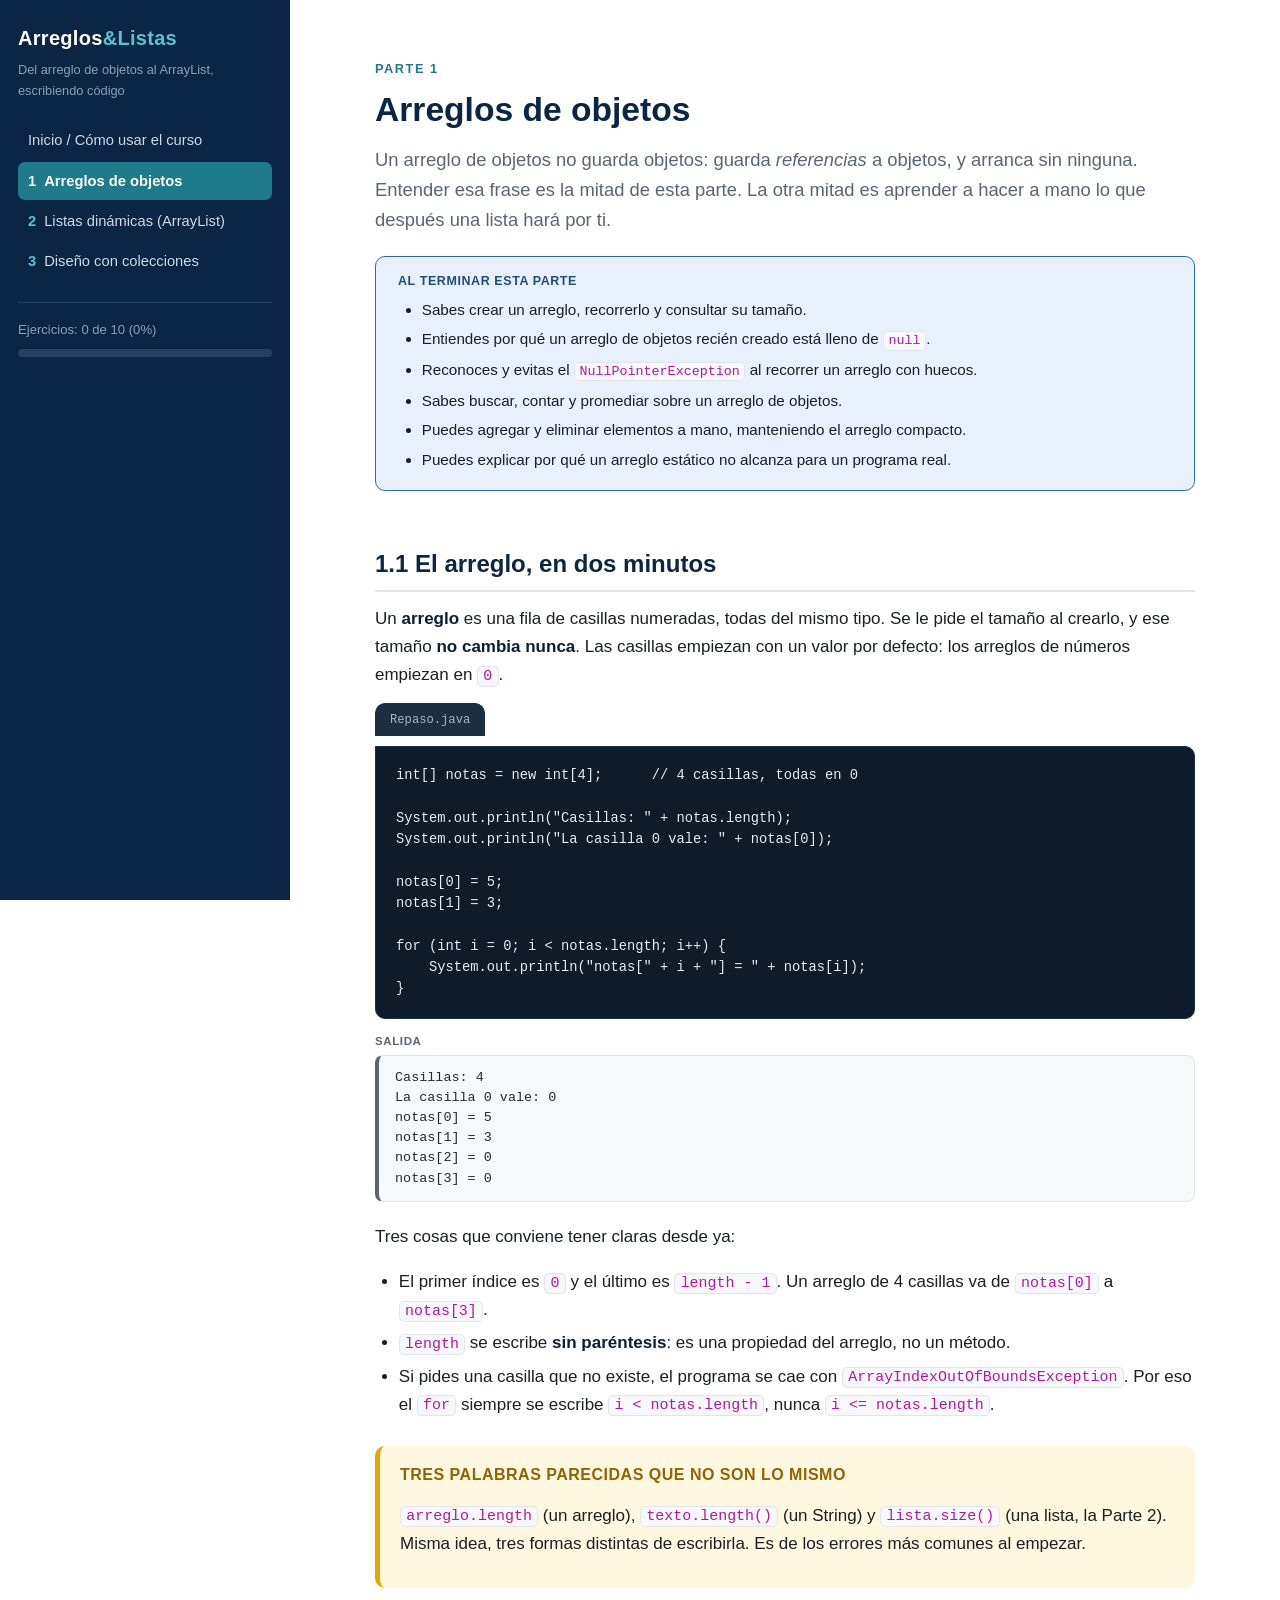
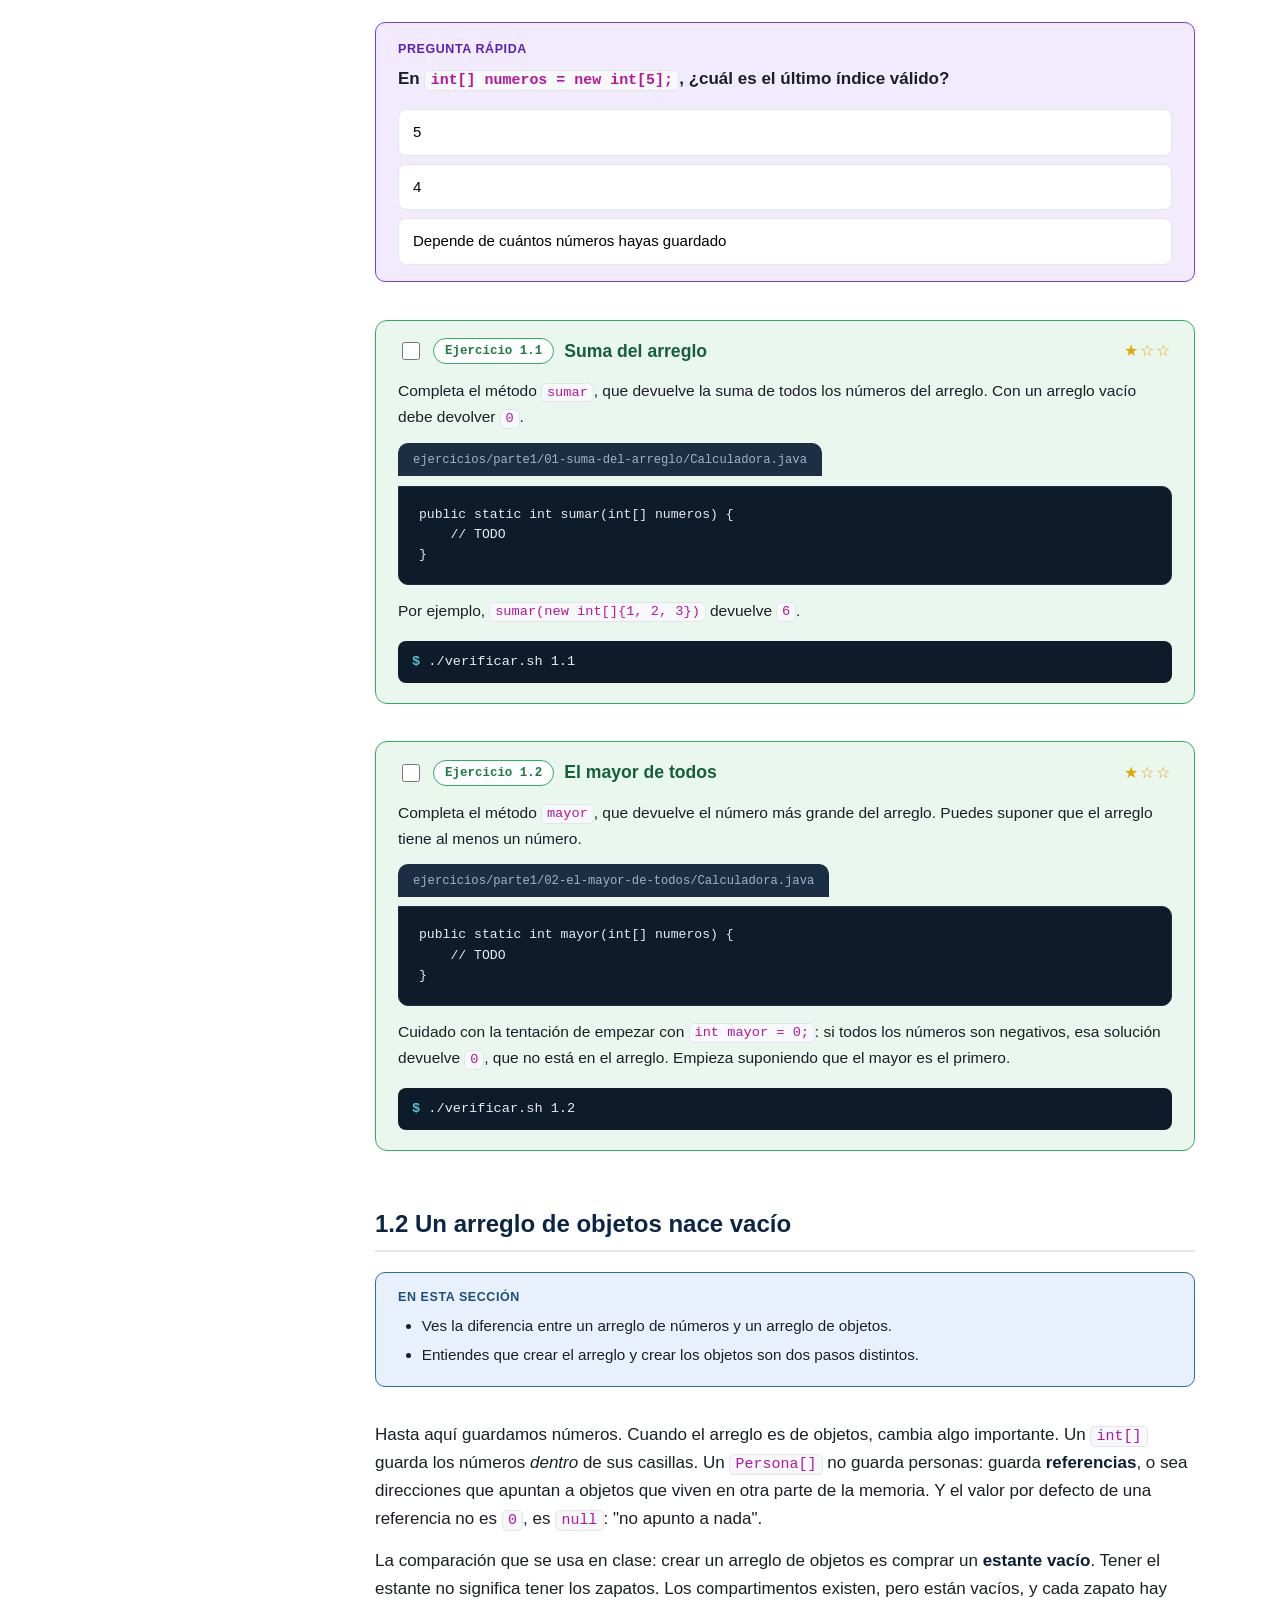
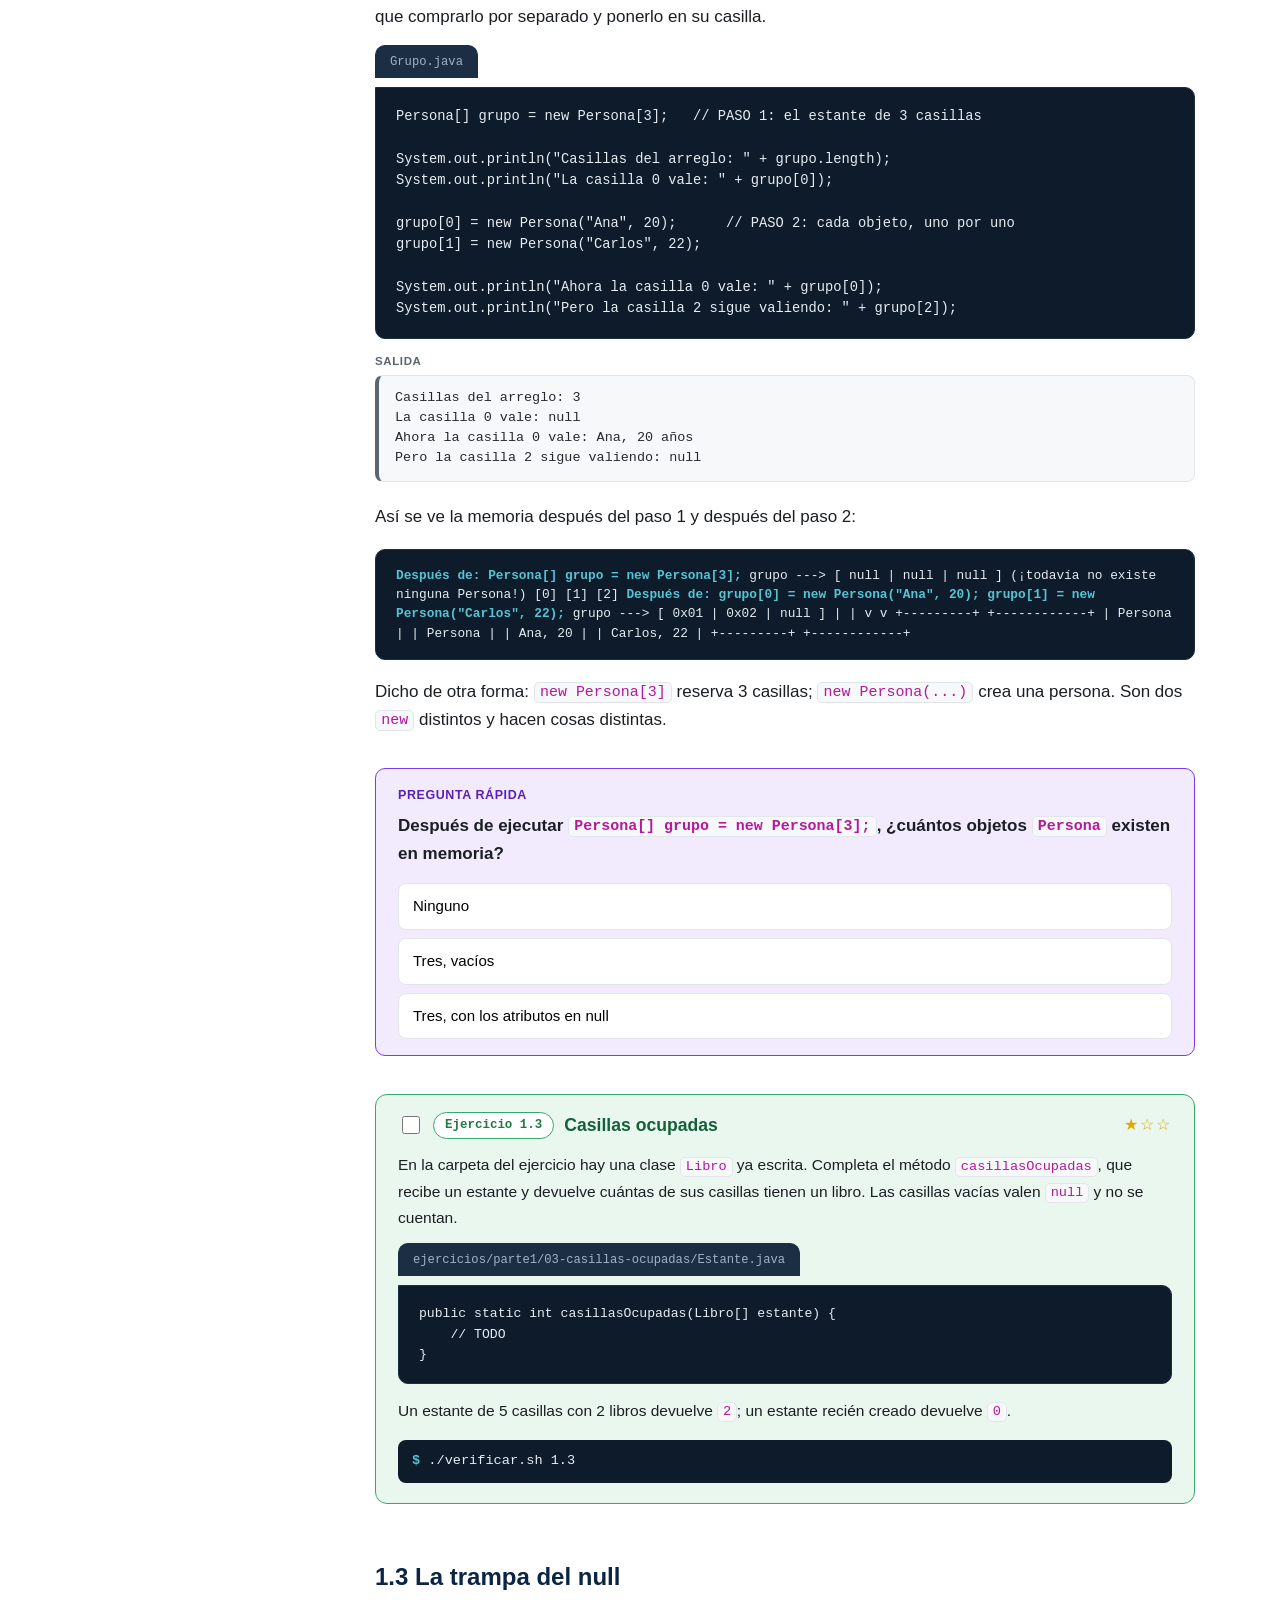
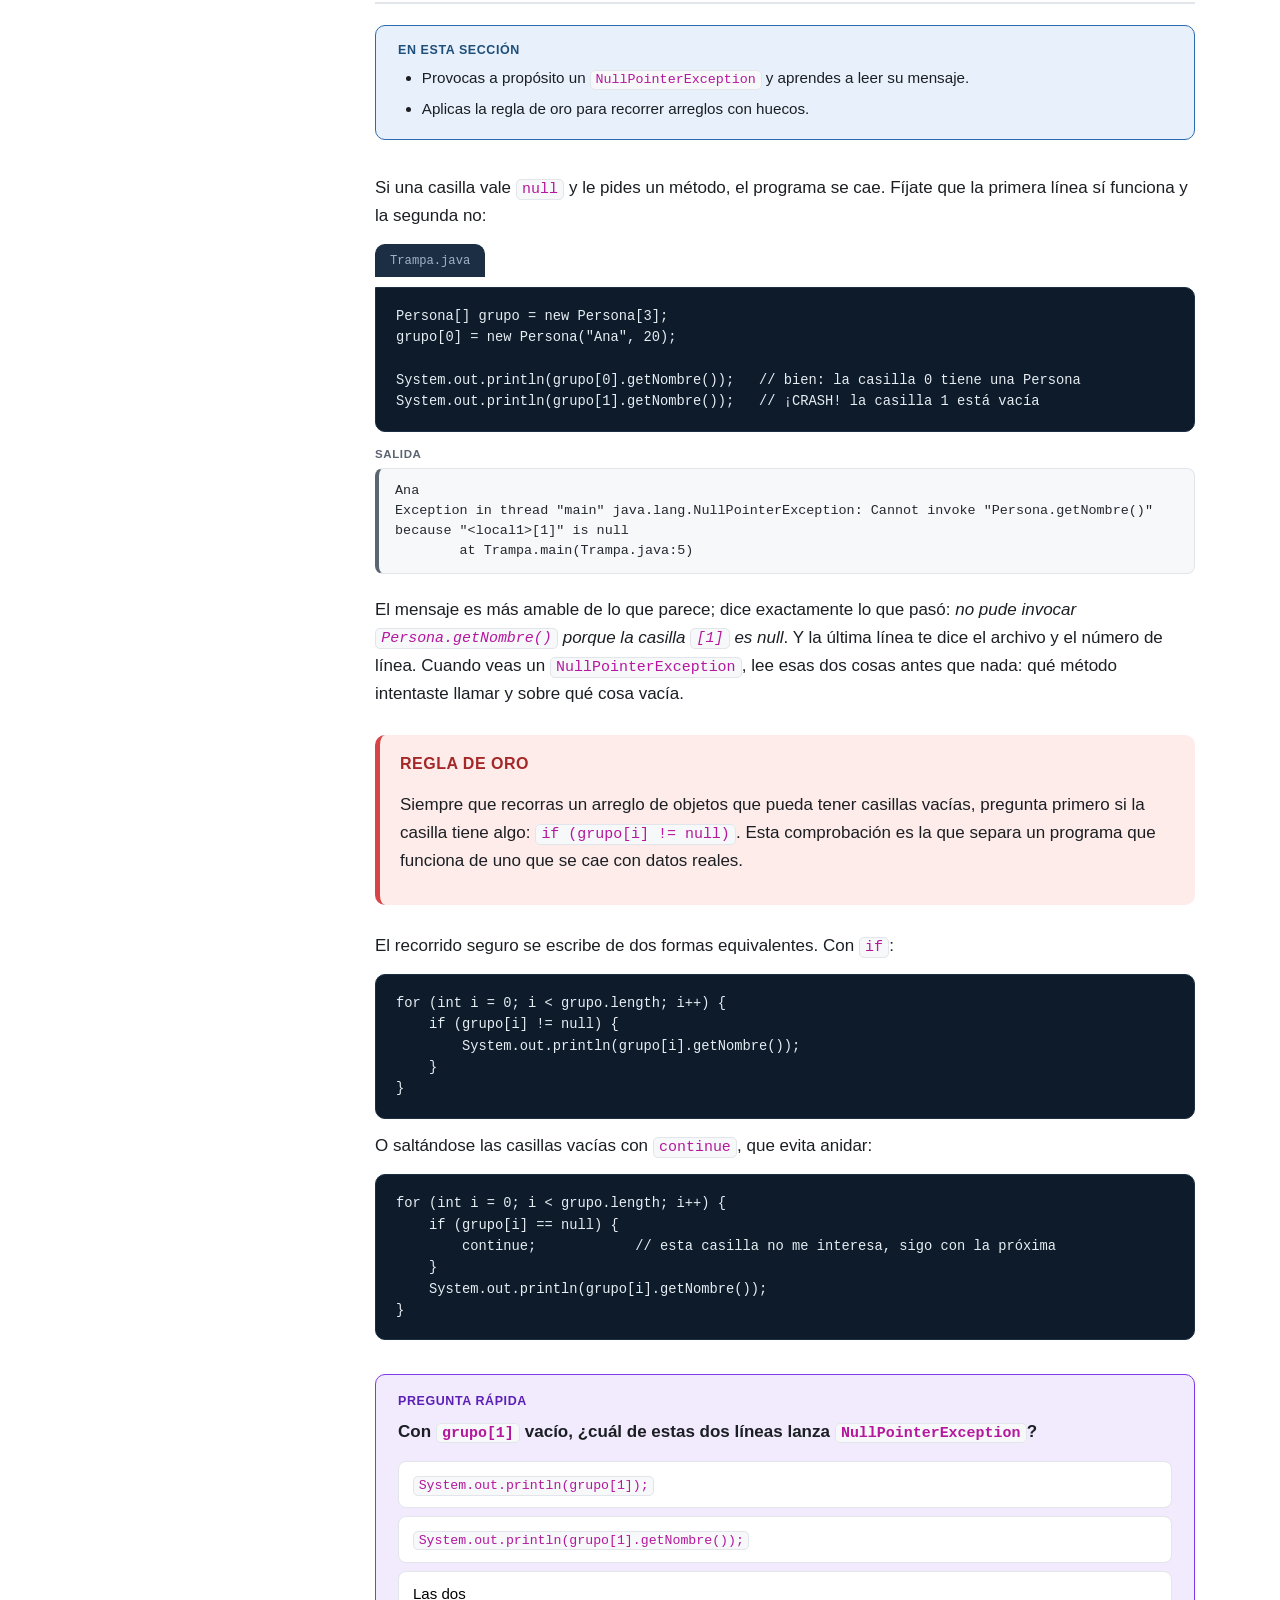
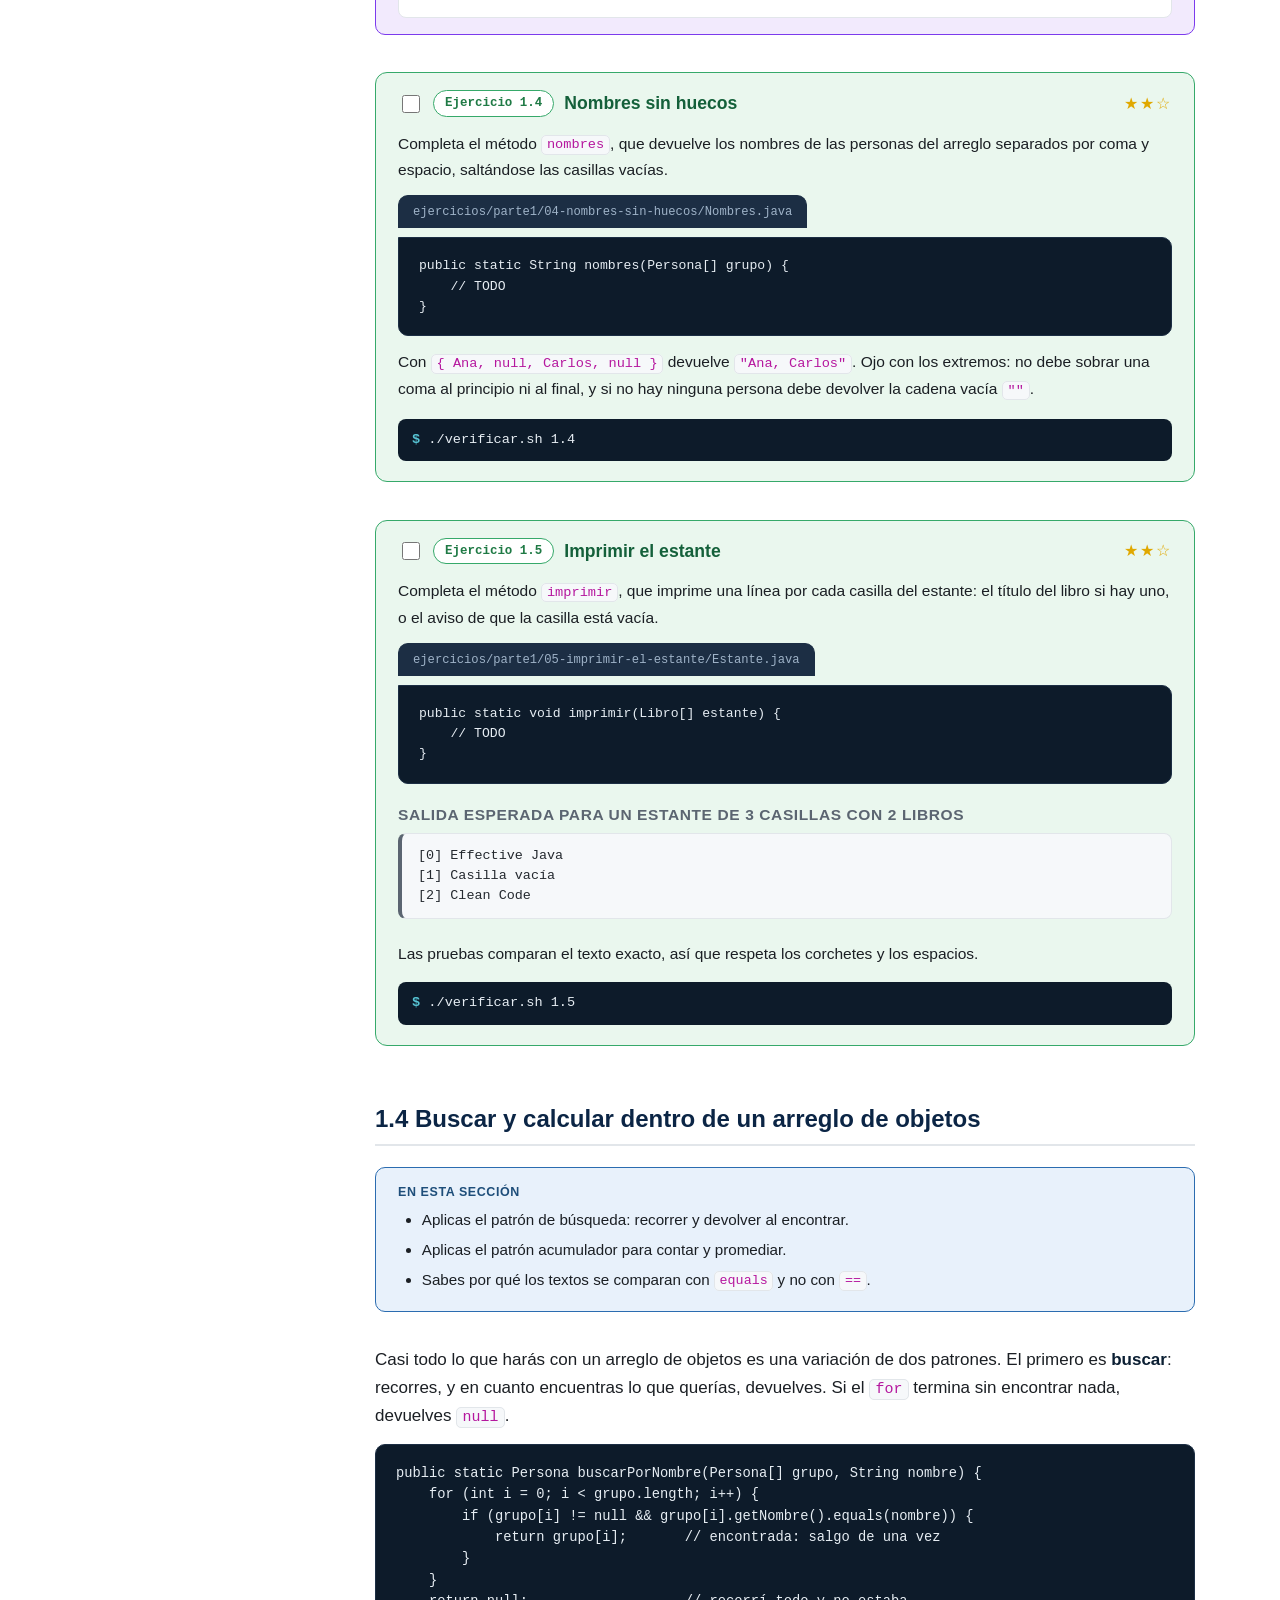
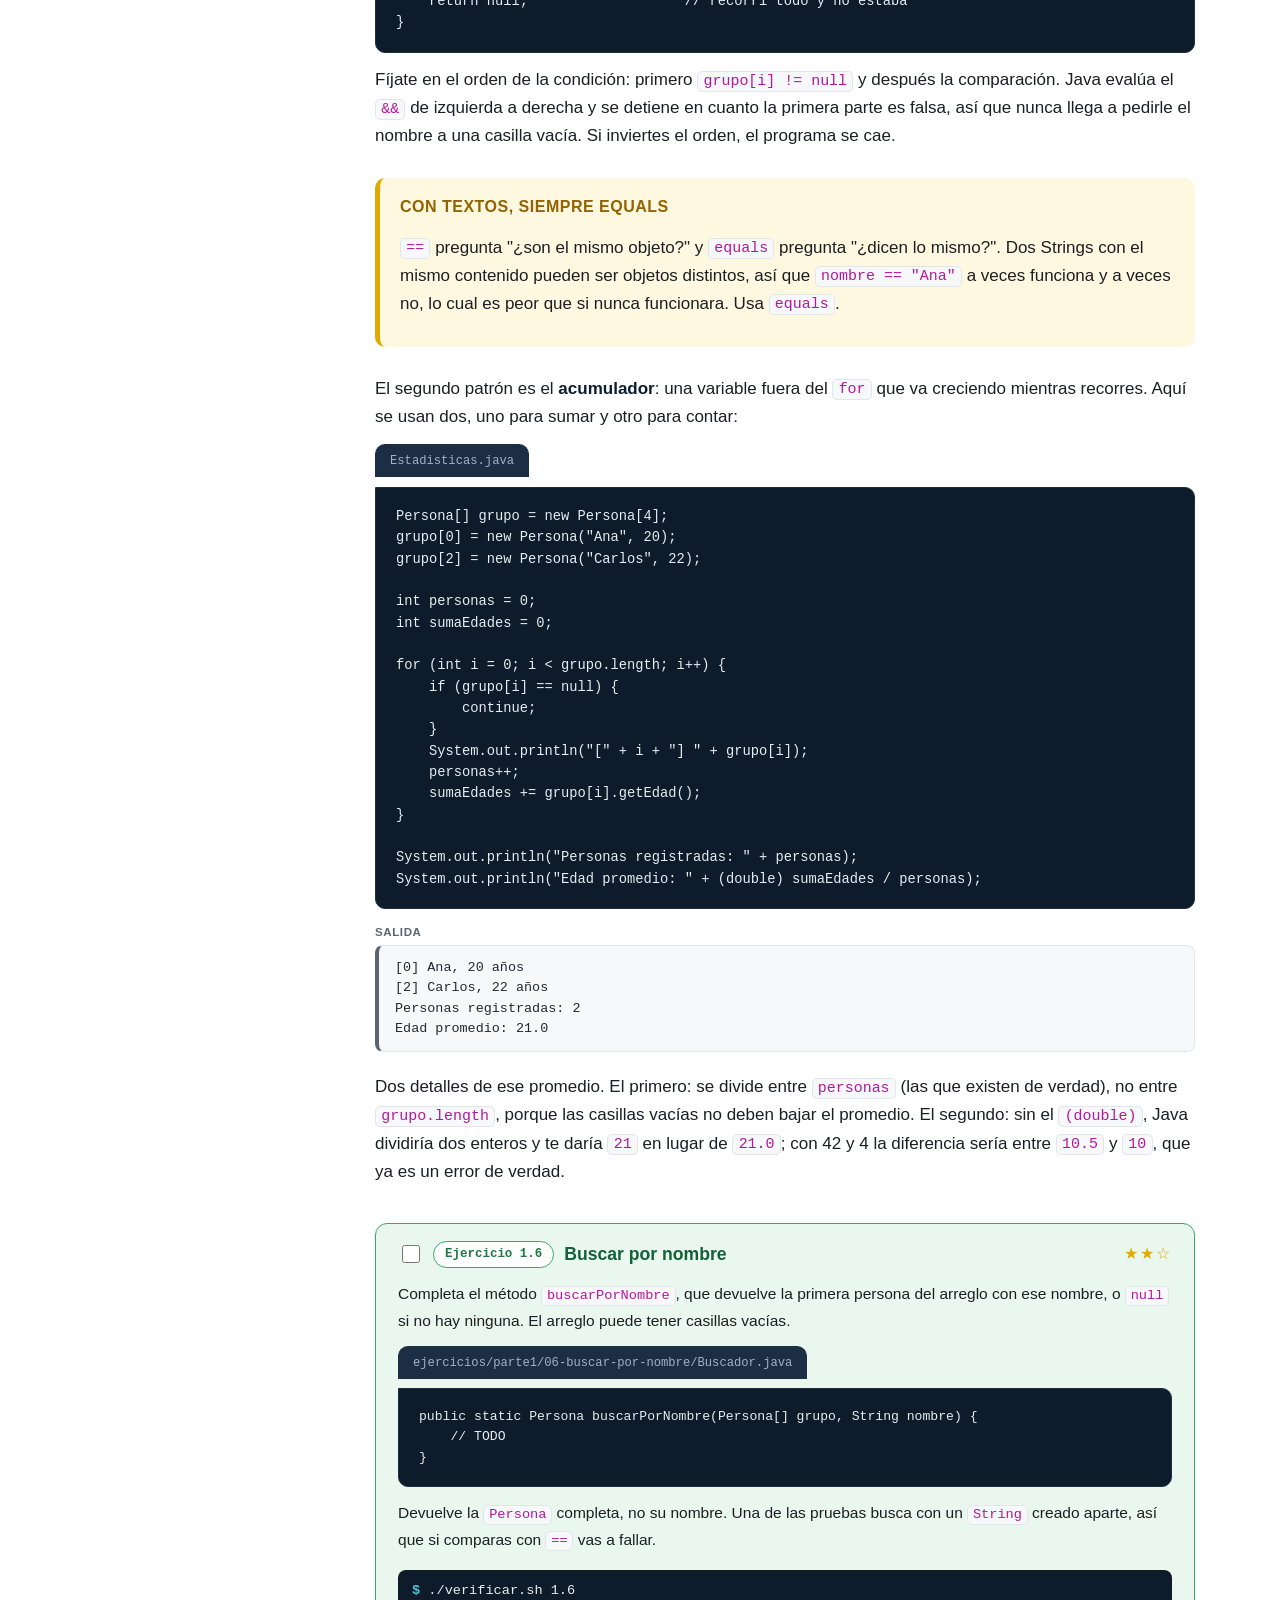
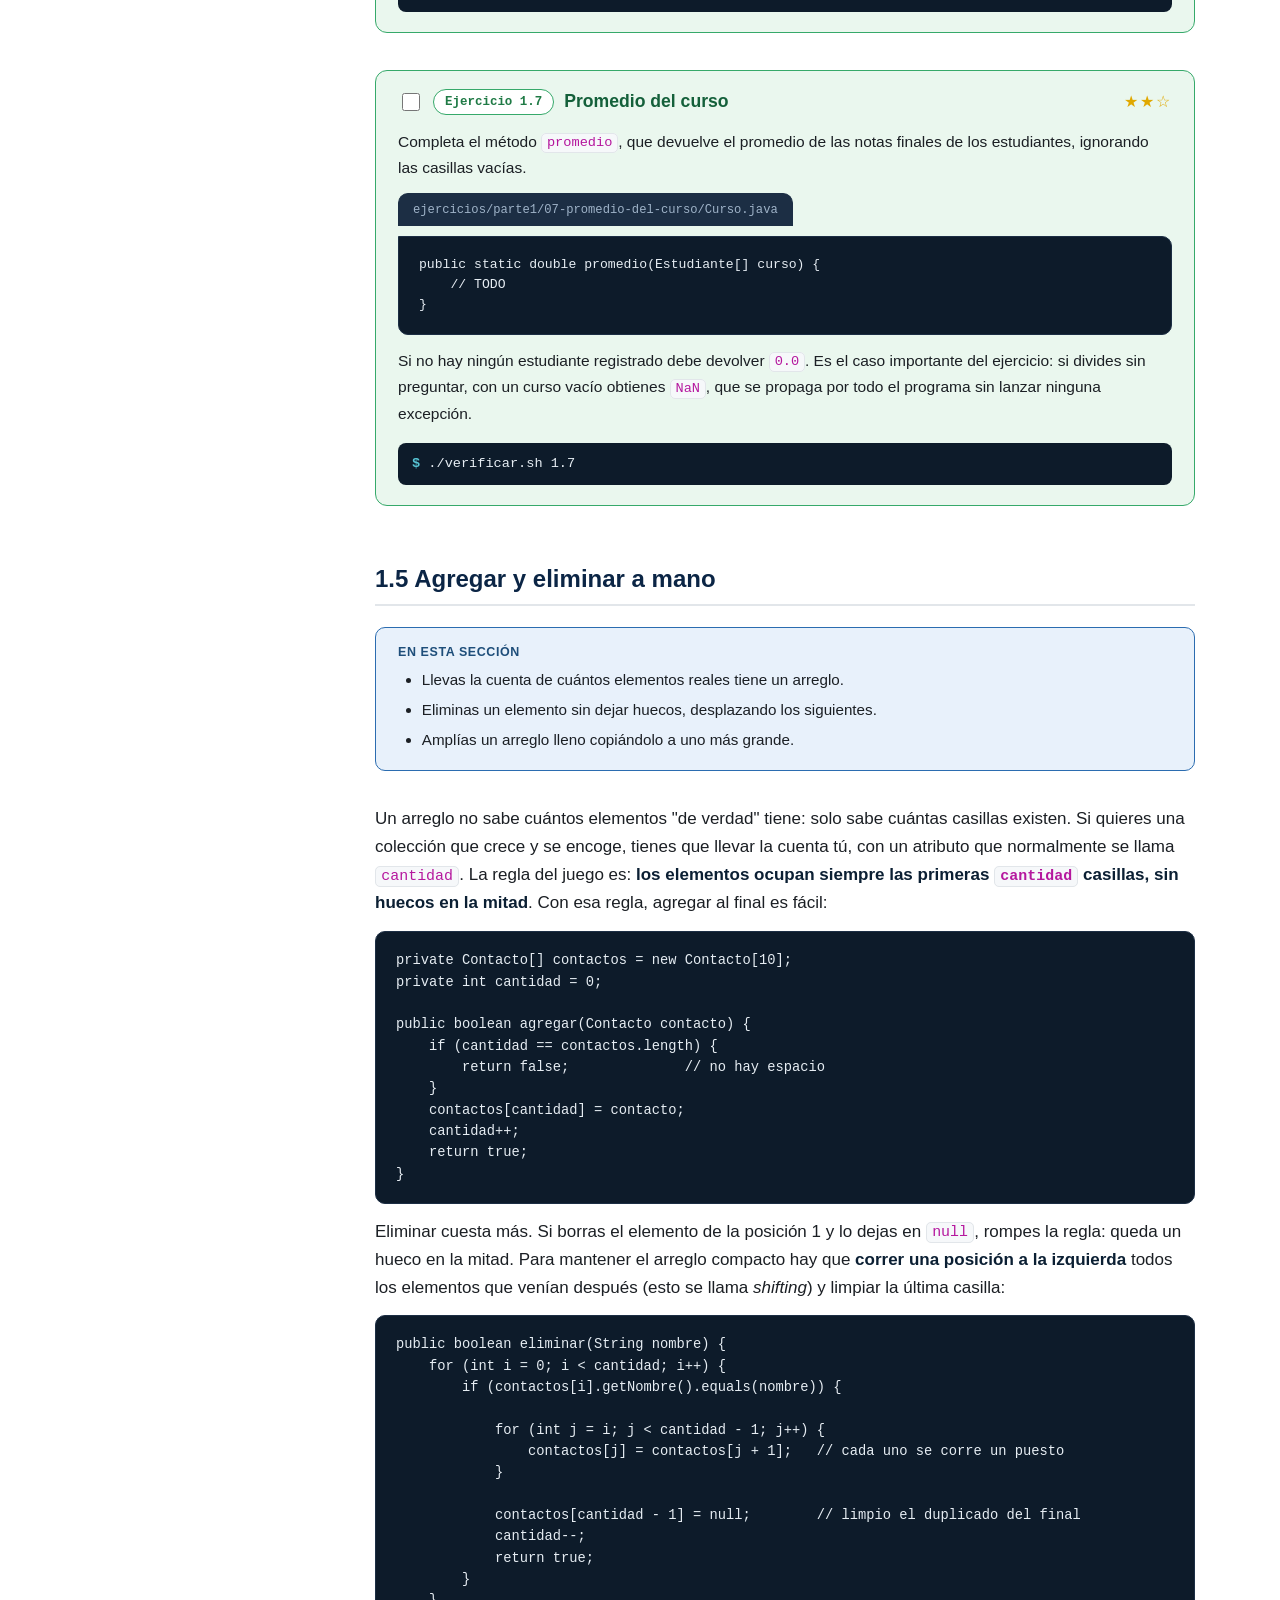
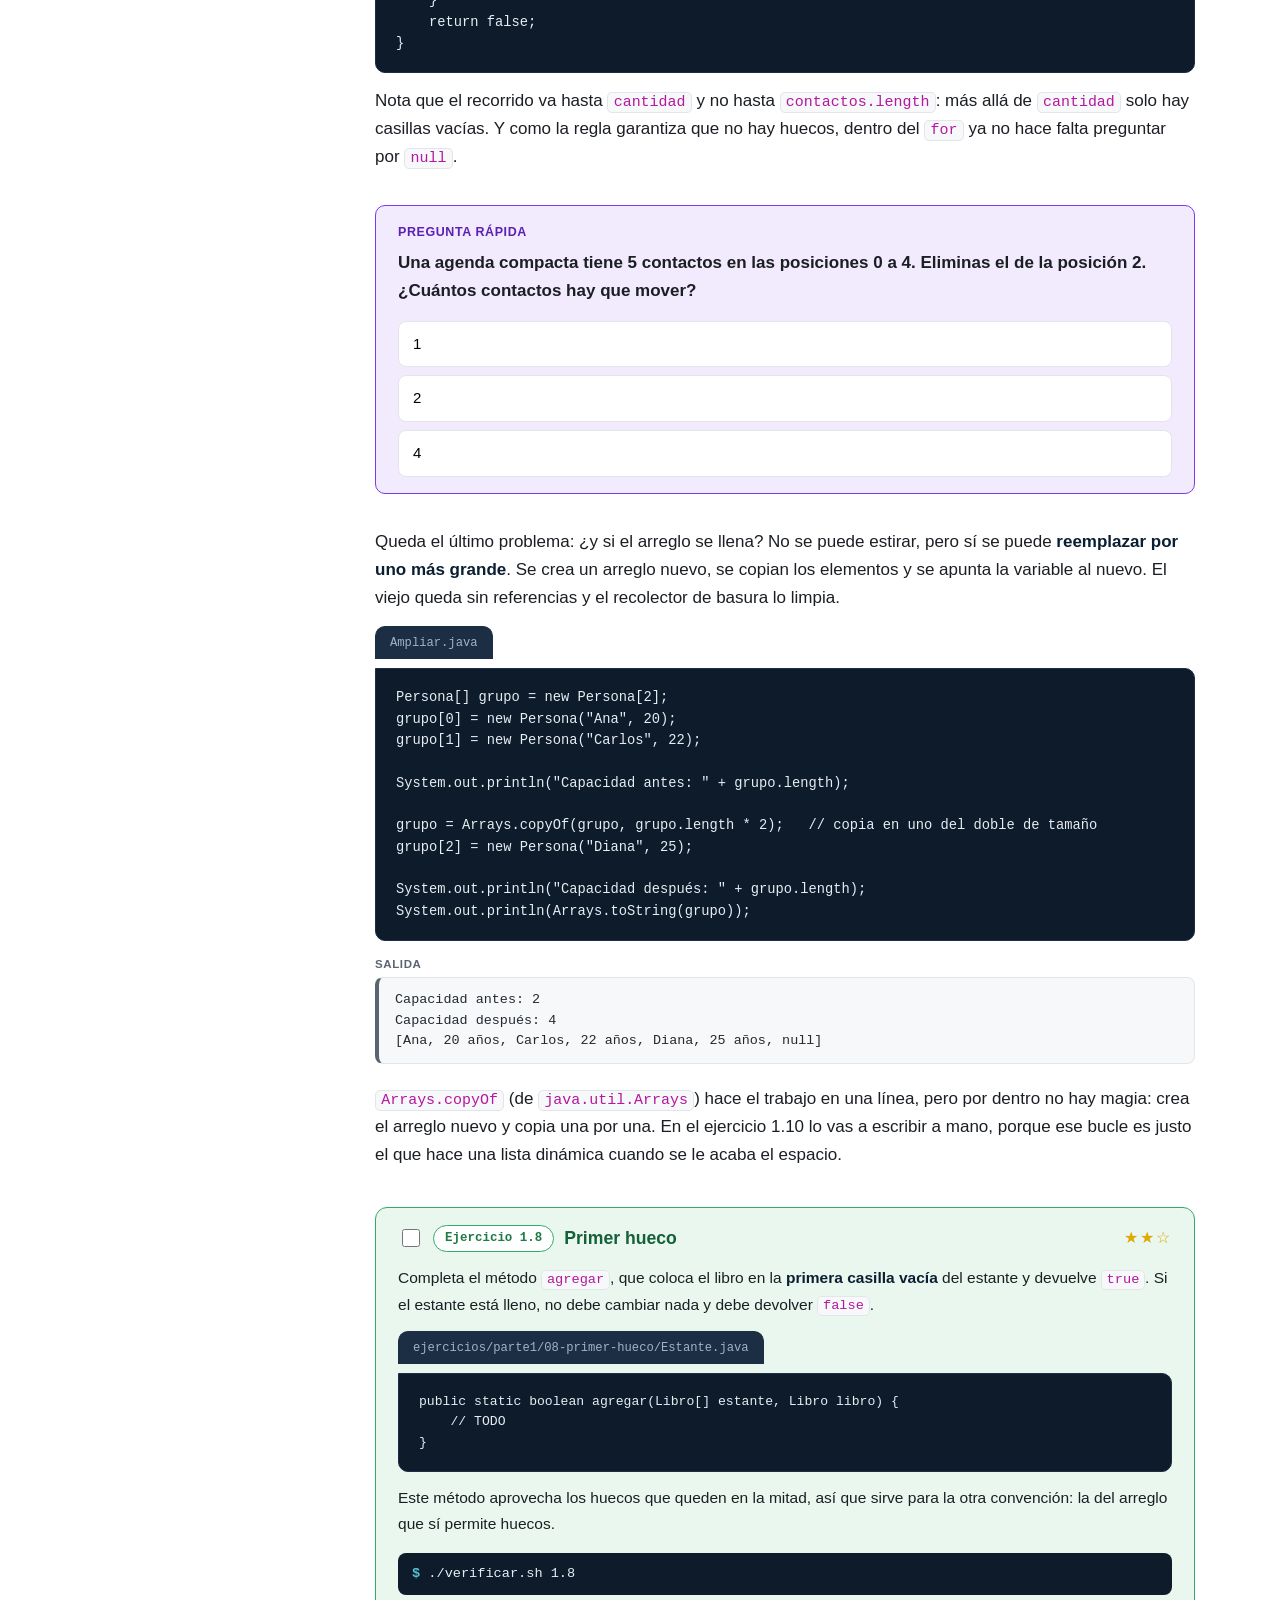
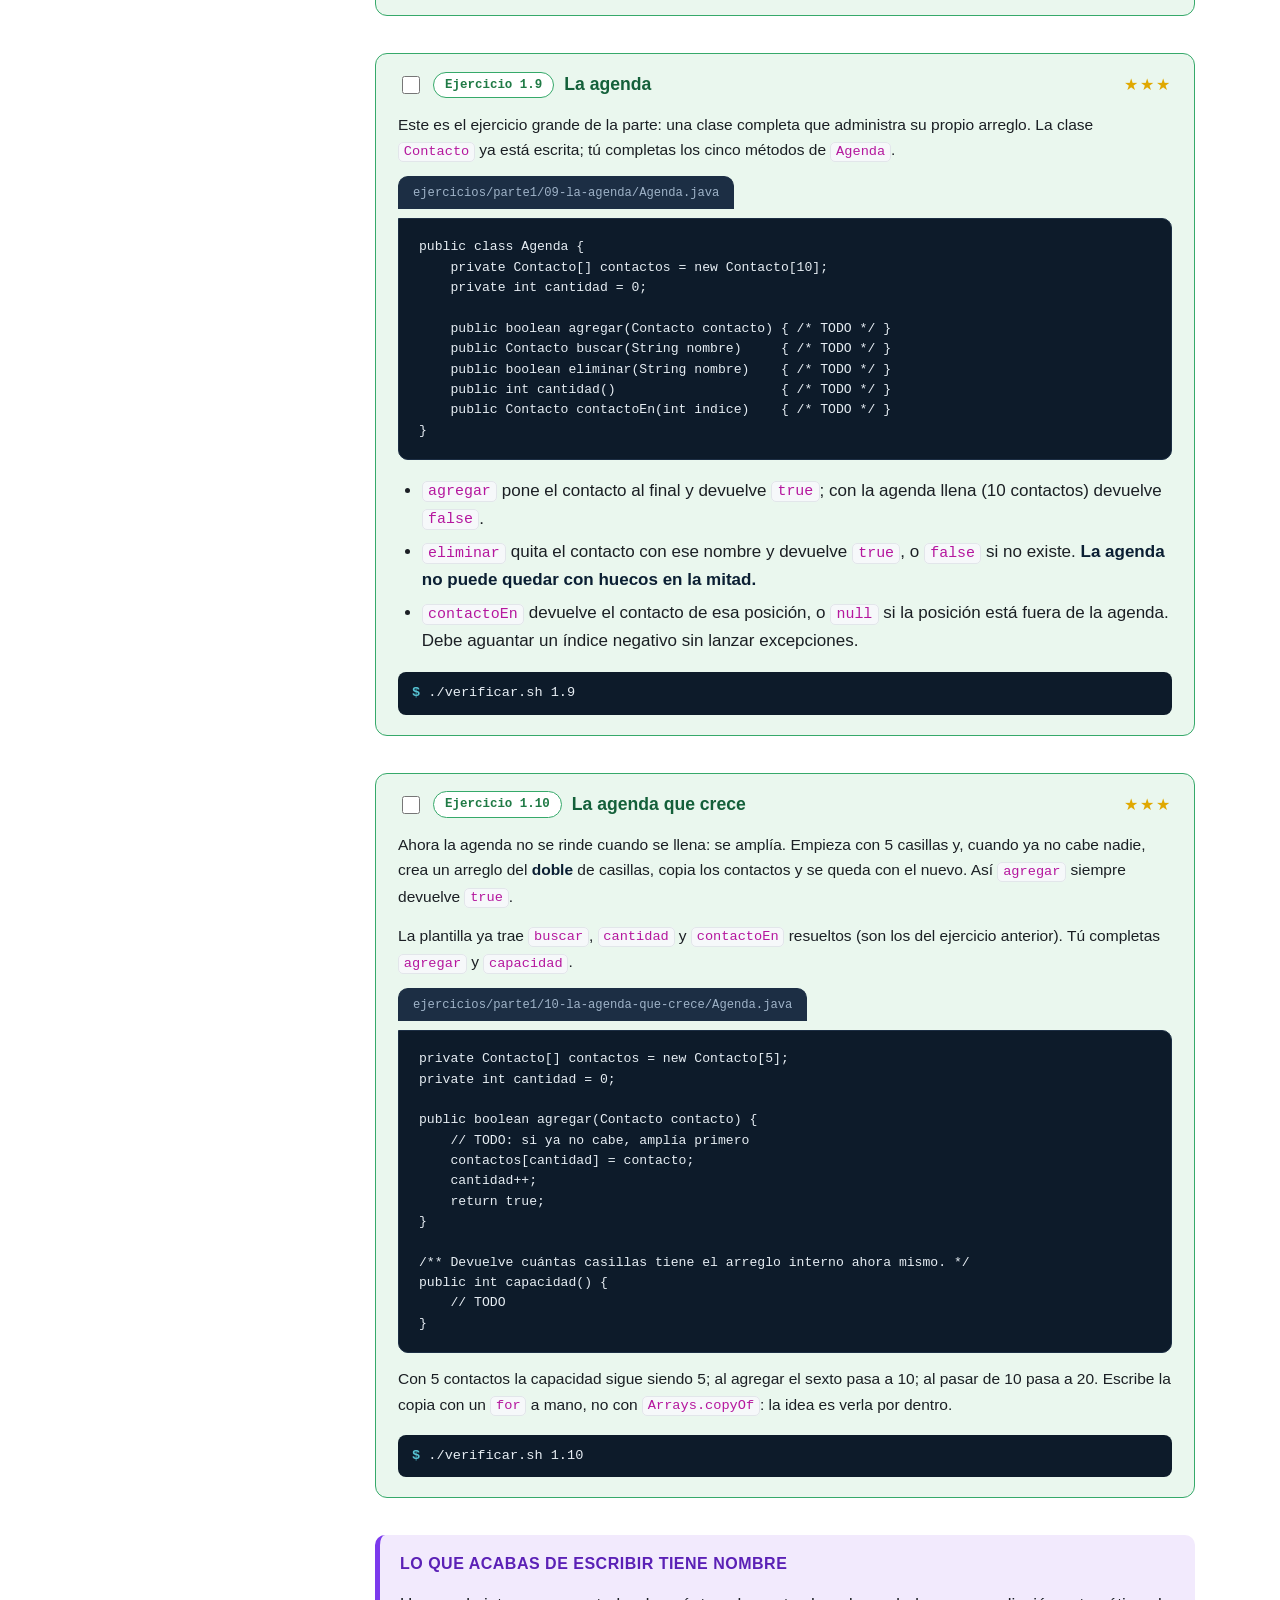
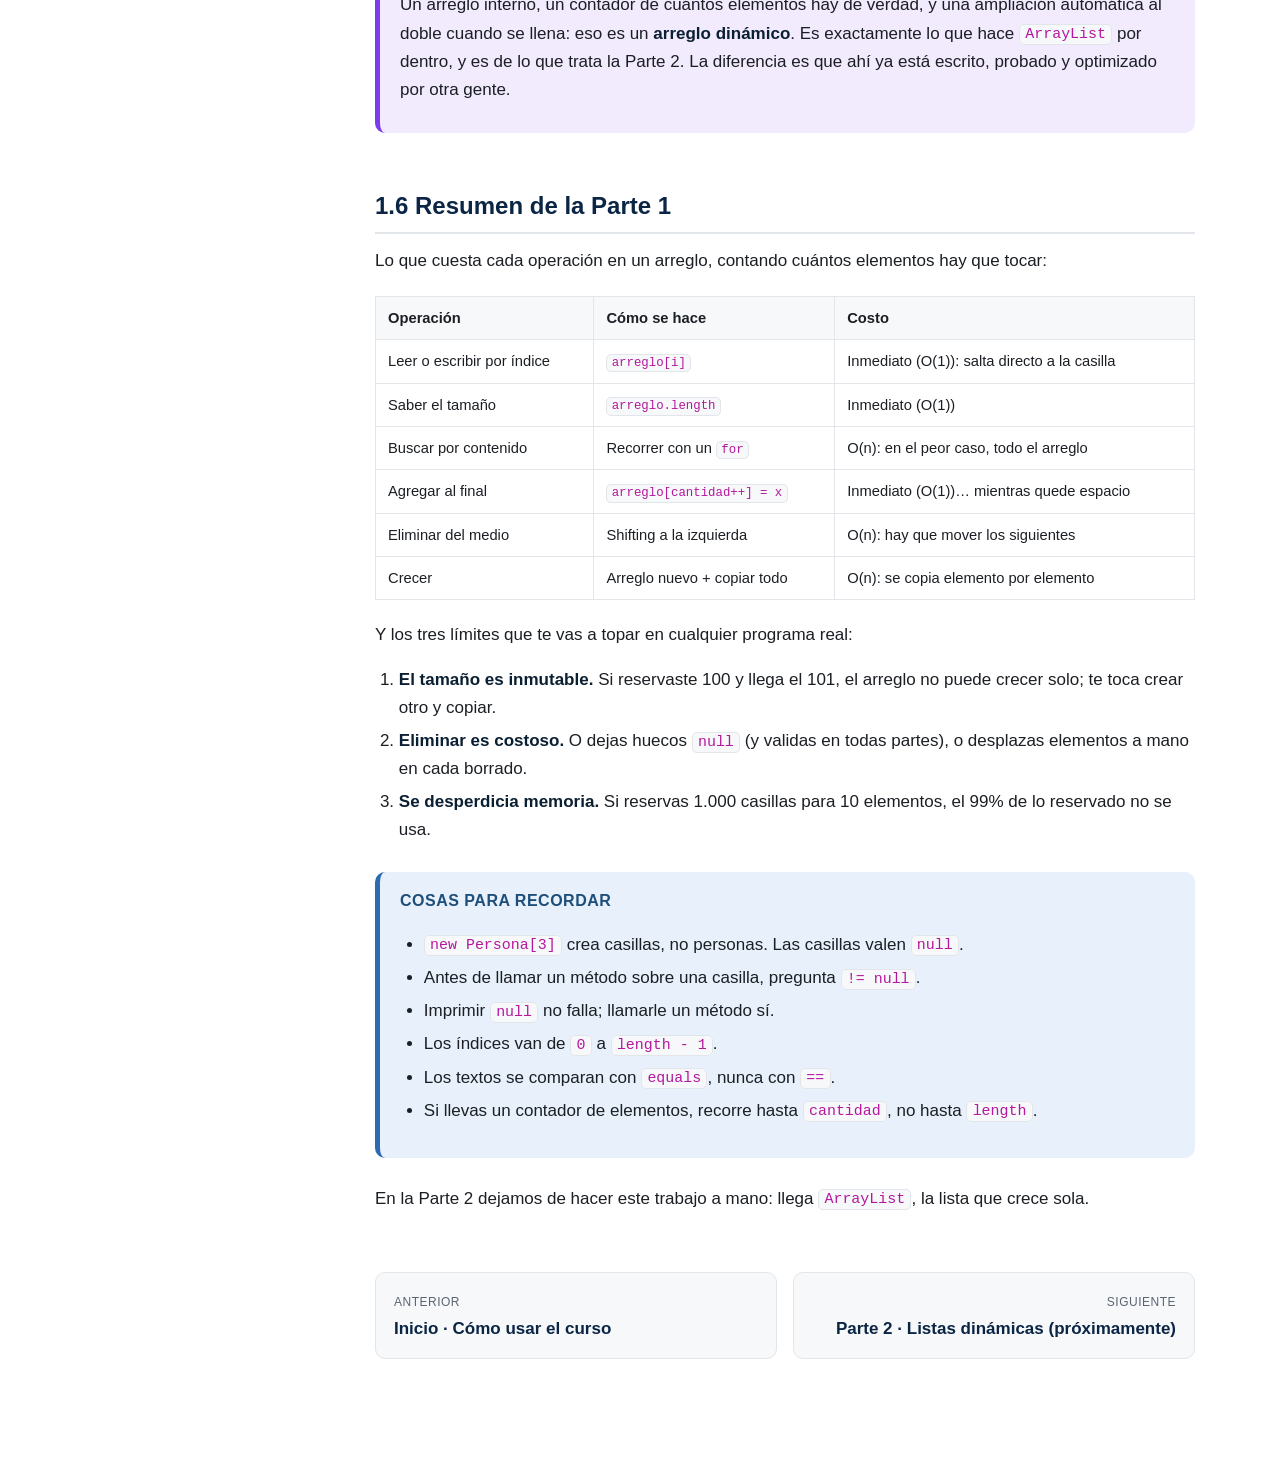
==== parte1.html @ c2cef421 "Curso: Parte 1 (Arreglos de objetos) + corrector automático Sitio estático con la estructura del cur" ====
<!DOCTYPE html>
<html lang="es">
<head>
<meta charset="utf-8">
<meta name="viewport" content="width=device-width, initial-scale=1">
<title>Parte 1 · Arreglos de objetos</title>
<link rel="stylesheet" href="styles.css">
</head>
<body>
<main><div class="content">

  <p class="part-eyebrow">Parte 1</p>
  <h1>Arreglos de objetos</h1>
  <p class="lead">Un arreglo de objetos no guarda objetos: guarda <em>referencias</em> a objetos, y arranca sin
    ninguna. Entender esa frase es la mitad de esta parte. La otra mitad es aprender a hacer a mano lo que después
    una lista hará por ti.</p>

  <div class="objetivos">
    <h4>Al terminar esta parte</h4>
    <ul>
      <li>Sabes crear un arreglo, recorrerlo y consultar su tamaño.</li>
      <li>Entiendes por qué un arreglo de objetos recién creado está lleno de <code>null</code>.</li>
      <li>Reconoces y evitas el <code>NullPointerException</code> al recorrer un arreglo con huecos.</li>
      <li>Sabes buscar, contar y promediar sobre un arreglo de objetos.</li>
      <li>Puedes agregar y eliminar elementos a mano, manteniendo el arreglo compacto.</li>
      <li>Puedes explicar por qué un arreglo estático no alcanza para un programa real.</li>
    </ul>
  </div>

  <h2>1.1 El arreglo, en dos minutos</h2>

  <p>Un <strong>arreglo</strong> es una fila de casillas numeradas, todas del mismo tipo. Se le pide el tamaño al
    crearlo, y ese tamaño <strong>no cambia nunca</strong>. Las casillas empiezan con un valor por defecto: los
    arreglos de números empiezan en <code>0</code>.</p>

  <div class="filename">Repaso.java</div>
  <pre><code>int[] notas = new int[4];      // 4 casillas, todas en 0

System.out.println("Casillas: " + notas.length);
System.out.println("La casilla 0 vale: " + notas[0]);

notas[0] = 5;
notas[1] = 3;

for (int i = 0; i &lt; notas.length; i++) {
    System.out.println("notas[" + i + "] = " + notas[i]);
}</code></pre>

  <p class="salida-label">salida</p>
  <div class="salida">Casillas: 4
La casilla 0 vale: 0
notas[0] = 5
notas[1] = 3
notas[2] = 0
notas[3] = 0</div>

  <p>Tres cosas que conviene tener claras desde ya:</p>
  <ul>
    <li>El primer índice es <code>0</code> y el último es <code>length - 1</code>. Un arreglo de 4 casillas va de
      <code>notas[0]</code> a <code>notas[3]</code>.</li>
    <li><code>length</code> se escribe <strong>sin paréntesis</strong>: es una propiedad del arreglo, no un método.</li>
    <li>Si pides una casilla que no existe, el programa se cae con
      <code>ArrayIndexOutOfBoundsException</code>. Por eso el <code>for</code> siempre se escribe
      <code>i &lt; notas.length</code>, nunca <code>i &lt;= notas.length</code>.</li>
  </ul>

  <div class="box nota">
    <h4>Tres palabras parecidas que no son lo mismo</h4>
    <p><code>arreglo.length</code> (un arreglo), <code>texto.length()</code> (un String) y <code>lista.size()</code>
      (una lista, la Parte 2). Misma idea, tres formas distintas de escribirla. Es de los errores más comunes al
      empezar.</p>
  </div>

  <div class="quiz" data-respuesta="b">
    <h4>Pregunta rápida</h4>
    <p class="pregunta">En <code>int[] numeros = new int[5];</code>, ¿cuál es el último índice válido?</p>
    <div class="ops">
      <button data-op="a">5</button>
      <button data-op="b">4</button>
      <button data-op="c">Depende de cuántos números hayas guardado</button>
    </div>
    <p class="fb">El arreglo tiene 5 casillas, numeradas de <code>0</code> a <code>4</code>. Pedir
      <code>numeros[5]</code> lanza <code>ArrayIndexOutOfBoundsException</code>. Y el tamaño no depende de cuántas
      casillas hayas usado: son 5 desde el momento en que lo creas.</p>
  </div>

  <section class="ejercicio" data-id="1.1">
    <header>
      <span class="ej-num">Ejercicio 1.1</span>
      <h3>Suma del arreglo</h3>
      <span class="estrellas">★☆☆</span>
    </header>
    <p>Completa el método <code>sumar</code>, que devuelve la suma de todos los números del arreglo. Con un arreglo
      vacío debe devolver <code>0</code>.</p>
    <div class="filename">ejercicios/parte1/01-suma-del-arreglo/Calculadora.java</div>
    <pre><code>public static int sumar(int[] numeros) {
    // TODO
}</code></pre>
    <p>Por ejemplo, <code>sumar(new int[]{1, 2, 3})</code> devuelve <code>6</code>.</p>
    <div class="comando">./verificar.sh 1.1</div>
  </section>

  <section class="ejercicio" data-id="1.2">
    <header>
      <span class="ej-num">Ejercicio 1.2</span>
      <h3>El mayor de todos</h3>
      <span class="estrellas">★☆☆</span>
    </header>
    <p>Completa el método <code>mayor</code>, que devuelve el número más grande del arreglo. Puedes suponer que el
      arreglo tiene al menos un número.</p>
    <div class="filename">ejercicios/parte1/02-el-mayor-de-todos/Calculadora.java</div>
    <pre><code>public static int mayor(int[] numeros) {
    // TODO
}</code></pre>
    <p>Cuidado con la tentación de empezar con <code>int mayor = 0;</code>: si todos los números son negativos, esa
      solución devuelve <code>0</code>, que no está en el arreglo. Empieza suponiendo que el mayor es el primero.</p>
    <div class="comando">./verificar.sh 1.2</div>
  </section>

  <h2>1.2 Un arreglo de objetos nace vacío</h2>

  <div class="objetivos">
    <h4>En esta sección</h4>
    <ul>
      <li>Ves la diferencia entre un arreglo de números y un arreglo de objetos.</li>
      <li>Entiendes que crear el arreglo y crear los objetos son dos pasos distintos.</li>
    </ul>
  </div>

  <p>Hasta aquí guardamos números. Cuando el arreglo es de objetos, cambia algo importante. Un
    <code>int[]</code> guarda los números <em>dentro</em> de sus casillas. Un <code>Persona[]</code> no guarda
    personas: guarda <strong>referencias</strong>, o sea direcciones que apuntan a objetos que viven en otra parte
    de la memoria. Y el valor por defecto de una referencia no es <code>0</code>, es <code>null</code>: "no apunto
    a nada".</p>

  <p>La comparación que se usa en clase: crear un arreglo de objetos es comprar un <strong>estante vacío</strong>.
    Tener el estante no significa tener los zapatos. Los compartimentos existen, pero están vacíos, y cada zapato
    hay que comprarlo por separado y ponerlo en su casilla.</p>

  <div class="filename">Grupo.java</div>
  <pre><code>Persona[] grupo = new Persona[3];   // PASO 1: el estante de 3 casillas

System.out.println("Casillas del arreglo: " + grupo.length);
System.out.println("La casilla 0 vale: " + grupo[0]);

grupo[0] = new Persona("Ana", 20);      // PASO 2: cada objeto, uno por uno
grupo[1] = new Persona("Carlos", 22);

System.out.println("Ahora la casilla 0 vale: " + grupo[0]);
System.out.println("Pero la casilla 2 sigue valiendo: " + grupo[2]);</code></pre>

  <p class="salida-label">salida</p>
  <div class="salida">Casillas del arreglo: 3
La casilla 0 vale: null
Ahora la casilla 0 vale: Ana, 20 años
Pero la casilla 2 sigue valiendo: null</div>

  <p>Así se ve la memoria después del paso 1 y después del paso 2:</p>

  <div class="heap"><b>Después de: Persona[] grupo = new Persona[3];</b>

grupo ---&gt; [ null | null | null ]     (¡todavía no existe ninguna Persona!)
              [0]    [1]    [2]

<b>Después de: grupo[0] = new Persona("Ana", 20);
             grupo[1] = new Persona("Carlos", 22);</b>

grupo ---&gt; [ 0x01 | 0x02 | null ]
              |      |
              v      v
         +---------+ +------------+
         | Persona | | Persona    |
         | Ana, 20 | | Carlos, 22 |
         +---------+ +------------+</div>

  <p>Dicho de otra forma: <code>new Persona[3]</code> reserva 3 casillas; <code>new Persona(...)</code> crea una
    persona. Son dos <code>new</code> distintos y hacen cosas distintas.</p>

  <div class="quiz" data-respuesta="a">
    <h4>Pregunta rápida</h4>
    <p class="pregunta">Después de ejecutar <code>Persona[] grupo = new Persona[3];</code>, ¿cuántos objetos
      <code>Persona</code> existen en memoria?</p>
    <div class="ops">
      <button data-op="a">Ninguno</button>
      <button data-op="b">Tres, vacíos</button>
      <button data-op="c">Tres, con los atributos en null</button>
    </div>
    <p class="fb">Ninguno. Lo único que existe es el arreglo, con 3 casillas que valen <code>null</code>. Los
      objetos aparecen cuando escribes <code>new Persona(...)</code>, una vez por cada uno.</p>
  </div>

  <section class="ejercicio" data-id="1.3">
    <header>
      <span class="ej-num">Ejercicio 1.3</span>
      <h3>Casillas ocupadas</h3>
      <span class="estrellas">★☆☆</span>
    </header>
    <p>En la carpeta del ejercicio hay una clase <code>Libro</code> ya escrita. Completa el método
      <code>casillasOcupadas</code>, que recibe un estante y devuelve cuántas de sus casillas tienen un libro.
      Las casillas vacías valen <code>null</code> y no se cuentan.</p>
    <div class="filename">ejercicios/parte1/03-casillas-ocupadas/Estante.java</div>
    <pre><code>public static int casillasOcupadas(Libro[] estante) {
    // TODO
}</code></pre>
    <p>Un estante de 5 casillas con 2 libros devuelve <code>2</code>; un estante recién creado devuelve
      <code>0</code>.</p>
    <div class="comando">./verificar.sh 1.3</div>
  </section>

  <h2>1.3 La trampa del null</h2>

  <div class="objetivos">
    <h4>En esta sección</h4>
    <ul>
      <li>Provocas a propósito un <code>NullPointerException</code> y aprendes a leer su mensaje.</li>
      <li>Aplicas la regla de oro para recorrer arreglos con huecos.</li>
    </ul>
  </div>

  <p>Si una casilla vale <code>null</code> y le pides un método, el programa se cae. Fíjate que la primera línea
    sí funciona y la segunda no:</p>

  <div class="filename">Trampa.java</div>
  <pre><code>Persona[] grupo = new Persona[3];
grupo[0] = new Persona("Ana", 20);

System.out.println(grupo[0].getNombre());   // bien: la casilla 0 tiene una Persona
System.out.println(grupo[1].getNombre());   // ¡CRASH! la casilla 1 está vacía</code></pre>

  <p class="salida-label">salida</p>
  <div class="salida">Ana
Exception in thread "main" java.lang.NullPointerException: Cannot invoke "Persona.getNombre()" because "&lt;local1&gt;[1]" is null
	at Trampa.main(Trampa.java:5)</div>

  <p>El mensaje es más amable de lo que parece; dice exactamente lo que pasó:
    <em>no pude invocar <code>Persona.getNombre()</code> porque la casilla <code>[1]</code> es null</em>. Y la
    última línea te dice el archivo y el número de línea. Cuando veas un
    <code>NullPointerException</code>, lee esas dos cosas antes que nada: qué método intentaste llamar y sobre
    qué cosa vacía.</p>

  <div class="box peligro">
    <h4>Regla de oro</h4>
    <p>Siempre que recorras un arreglo de objetos que pueda tener casillas vacías, pregunta primero si la casilla
      tiene algo: <code>if (grupo[i] != null)</code>. Esta comprobación es la que separa un programa que funciona
      de uno que se cae con datos reales.</p>
  </div>

  <p>El recorrido seguro se escribe de dos formas equivalentes. Con <code>if</code>:</p>

  <pre><code>for (int i = 0; i &lt; grupo.length; i++) {
    if (grupo[i] != null) {
        System.out.println(grupo[i].getNombre());
    }
}</code></pre>

  <p>O saltándose las casillas vacías con <code>continue</code>, que evita anidar:</p>

  <pre><code>for (int i = 0; i &lt; grupo.length; i++) {
    if (grupo[i] == null) {
        continue;            // esta casilla no me interesa, sigo con la próxima
    }
    System.out.println(grupo[i].getNombre());
}</code></pre>

  <div class="quiz" data-respuesta="b">
    <h4>Pregunta rápida</h4>
    <p class="pregunta">Con <code>grupo[1]</code> vacío, ¿cuál de estas dos líneas lanza
      <code>NullPointerException</code>?</p>
    <div class="ops">
      <button data-op="a"><code>System.out.println(grupo[1]);</code></button>
      <button data-op="b"><code>System.out.println(grupo[1].getNombre());</code></button>
      <button data-op="c">Las dos</button>
    </div>
    <p class="fb">Solo la segunda. Imprimir una referencia vacía es legal: <code>println</code> escribe el texto
      <code>null</code> y sigue. Lo que revienta es <strong>llamar a un método</strong> sobre algo que no existe.
      Por eso el <code>null</code> a veces se esconde: aparece impreso en la pantalla en vez de dar error, hasta
      que alguien le pide un método.</p>
  </div>

  <section class="ejercicio" data-id="1.4">
    <header>
      <span class="ej-num">Ejercicio 1.4</span>
      <h3>Nombres sin huecos</h3>
      <span class="estrellas">★★☆</span>
    </header>
    <p>Completa el método <code>nombres</code>, que devuelve los nombres de las personas del arreglo separados por
      coma y espacio, saltándose las casillas vacías.</p>
    <div class="filename">ejercicios/parte1/04-nombres-sin-huecos/Nombres.java</div>
    <pre><code>public static String nombres(Persona[] grupo) {
    // TODO
}</code></pre>
    <p>Con <code>{ Ana, null, Carlos, null }</code> devuelve <code>"Ana, Carlos"</code>. Ojo con los extremos: no
      debe sobrar una coma al principio ni al final, y si no hay ninguna persona debe devolver la cadena vacía
      <code>""</code>.</p>
    <div class="comando">./verificar.sh 1.4</div>
  </section>

  <section class="ejercicio" data-id="1.5">
    <header>
      <span class="ej-num">Ejercicio 1.5</span>
      <h3>Imprimir el estante</h3>
      <span class="estrellas">★★☆</span>
    </header>
    <p>Completa el método <code>imprimir</code>, que imprime una línea por cada casilla del estante: el título del
      libro si hay uno, o el aviso de que la casilla está vacía.</p>
    <div class="filename">ejercicios/parte1/05-imprimir-el-estante/Estante.java</div>
    <pre><code>public static void imprimir(Libro[] estante) {
    // TODO
}</code></pre>
    <p class="salida-label">salida esperada para un estante de 3 casillas con 2 libros</p>
    <div class="salida">[0] Effective Java
[1] Casilla vacía
[2] Clean Code</div>
    <p>Las pruebas comparan el texto exacto, así que respeta los corchetes y los espacios.</p>
    <div class="comando">./verificar.sh 1.5</div>
  </section>

  <h2>1.4 Buscar y calcular dentro de un arreglo de objetos</h2>

  <div class="objetivos">
    <h4>En esta sección</h4>
    <ul>
      <li>Aplicas el patrón de búsqueda: recorrer y devolver al encontrar.</li>
      <li>Aplicas el patrón acumulador para contar y promediar.</li>
      <li>Sabes por qué los textos se comparan con <code>equals</code> y no con <code>==</code>.</li>
    </ul>
  </div>

  <p>Casi todo lo que harás con un arreglo de objetos es una variación de dos patrones. El primero es
    <strong>buscar</strong>: recorres, y en cuanto encuentras lo que querías, devuelves. Si el <code>for</code>
    termina sin encontrar nada, devuelves <code>null</code>.</p>

  <pre><code>public static Persona buscarPorNombre(Persona[] grupo, String nombre) {
    for (int i = 0; i &lt; grupo.length; i++) {
        if (grupo[i] != null &amp;&amp; grupo[i].getNombre().equals(nombre)) {
            return grupo[i];       // encontrada: salgo de una vez
        }
    }
    return null;                   // recorrí todo y no estaba
}</code></pre>

  <p>Fíjate en el orden de la condición: primero <code>grupo[i] != null</code> y después la comparación. Java
    evalúa el <code>&amp;&amp;</code> de izquierda a derecha y se detiene en cuanto la primera parte es falsa, así
    que nunca llega a pedirle el nombre a una casilla vacía. Si inviertes el orden, el programa se cae.</p>

  <div class="box nota">
    <h4>Con textos, siempre equals</h4>
    <p><code>==</code> pregunta "¿son el mismo objeto?" y <code>equals</code> pregunta "¿dicen lo mismo?". Dos
      Strings con el mismo contenido pueden ser objetos distintos, así que <code>nombre == "Ana"</code> a veces
      funciona y a veces no, lo cual es peor que si nunca funcionara. Usa <code>equals</code>.</p>
  </div>

  <p>El segundo patrón es el <strong>acumulador</strong>: una variable fuera del <code>for</code> que va creciendo
    mientras recorres. Aquí se usan dos, uno para sumar y otro para contar:</p>

  <div class="filename">Estadisticas.java</div>
  <pre><code>Persona[] grupo = new Persona[4];
grupo[0] = new Persona("Ana", 20);
grupo[2] = new Persona("Carlos", 22);

int personas = 0;
int sumaEdades = 0;

for (int i = 0; i &lt; grupo.length; i++) {
    if (grupo[i] == null) {
        continue;
    }
    System.out.println("[" + i + "] " + grupo[i]);
    personas++;
    sumaEdades += grupo[i].getEdad();
}

System.out.println("Personas registradas: " + personas);
System.out.println("Edad promedio: " + (double) sumaEdades / personas);</code></pre>

  <p class="salida-label">salida</p>
  <div class="salida">[0] Ana, 20 años
[2] Carlos, 22 años
Personas registradas: 2
Edad promedio: 21.0</div>

  <p>Dos detalles de ese promedio. El primero: se divide entre <code>personas</code> (las que existen de verdad),
    no entre <code>grupo.length</code>, porque las casillas vacías no deben bajar el promedio. El segundo: sin el
    <code>(double)</code>, Java dividiría dos enteros y te daría <code>21</code> en lugar de <code>21.0</code>; con
    42 y 4 la diferencia sería entre <code>10.5</code> y <code>10</code>, que ya es un error de verdad.</p>

  <section class="ejercicio" data-id="1.6">
    <header>
      <span class="ej-num">Ejercicio 1.6</span>
      <h3>Buscar por nombre</h3>
      <span class="estrellas">★★☆</span>
    </header>
    <p>Completa el método <code>buscarPorNombre</code>, que devuelve la primera persona del arreglo con ese nombre,
      o <code>null</code> si no hay ninguna. El arreglo puede tener casillas vacías.</p>
    <div class="filename">ejercicios/parte1/06-buscar-por-nombre/Buscador.java</div>
    <pre><code>public static Persona buscarPorNombre(Persona[] grupo, String nombre) {
    // TODO
}</code></pre>
    <p>Devuelve la <code>Persona</code> completa, no su nombre. Una de las pruebas busca con un
      <code>String</code> creado aparte, así que si comparas con <code>==</code> vas a fallar.</p>
    <div class="comando">./verificar.sh 1.6</div>
  </section>

  <section class="ejercicio" data-id="1.7">
    <header>
      <span class="ej-num">Ejercicio 1.7</span>
      <h3>Promedio del curso</h3>
      <span class="estrellas">★★☆</span>
    </header>
    <p>Completa el método <code>promedio</code>, que devuelve el promedio de las notas finales de los estudiantes,
      ignorando las casillas vacías.</p>
    <div class="filename">ejercicios/parte1/07-promedio-del-curso/Curso.java</div>
    <pre><code>public static double promedio(Estudiante[] curso) {
    // TODO
}</code></pre>
    <p>Si no hay ningún estudiante registrado debe devolver <code>0.0</code>. Es el caso importante del ejercicio:
      si divides sin preguntar, con un curso vacío obtienes <code>NaN</code>, que se propaga por todo el programa
      sin lanzar ninguna excepción.</p>
    <div class="comando">./verificar.sh 1.7</div>
  </section>

  <h2>1.5 Agregar y eliminar a mano</h2>

  <div class="objetivos">
    <h4>En esta sección</h4>
    <ul>
      <li>Llevas la cuenta de cuántos elementos reales tiene un arreglo.</li>
      <li>Eliminas un elemento sin dejar huecos, desplazando los siguientes.</li>
      <li>Amplías un arreglo lleno copiándolo a uno más grande.</li>
    </ul>
  </div>

  <p>Un arreglo no sabe cuántos elementos "de verdad" tiene: solo sabe cuántas casillas existen. Si quieres una
    colección que crece y se encoge, tienes que llevar la cuenta tú, con un atributo que normalmente se llama
    <code>cantidad</code>. La regla del juego es: <strong>los elementos ocupan siempre las primeras
    <code>cantidad</code> casillas, sin huecos en la mitad</strong>. Con esa regla, agregar al final es fácil:</p>

  <pre><code>private Contacto[] contactos = new Contacto[10];
private int cantidad = 0;

public boolean agregar(Contacto contacto) {
    if (cantidad == contactos.length) {
        return false;              // no hay espacio
    }
    contactos[cantidad] = contacto;
    cantidad++;
    return true;
}</code></pre>

  <p>Eliminar cuesta más. Si borras el elemento de la posición 1 y lo dejas en <code>null</code>, rompes la regla:
    queda un hueco en la mitad. Para mantener el arreglo compacto hay que <strong>correr una posición a la
    izquierda</strong> todos los elementos que venían después (esto se llama <em>shifting</em>) y limpiar la última
    casilla:</p>

  <pre><code>public boolean eliminar(String nombre) {
    for (int i = 0; i &lt; cantidad; i++) {
        if (contactos[i].getNombre().equals(nombre)) {

            for (int j = i; j &lt; cantidad - 1; j++) {
                contactos[j] = contactos[j + 1];   // cada uno se corre un puesto
            }

            contactos[cantidad - 1] = null;        // limpio el duplicado del final
            cantidad--;
            return true;
        }
    }
    return false;
}</code></pre>

  <p>Nota que el recorrido va hasta <code>cantidad</code> y no hasta <code>contactos.length</code>: más allá de
    <code>cantidad</code> solo hay casillas vacías. Y como la regla garantiza que no hay huecos, dentro del
    <code>for</code> ya no hace falta preguntar por <code>null</code>.</p>

  <div class="quiz" data-respuesta="b">
    <h4>Pregunta rápida</h4>
    <p class="pregunta">Una agenda compacta tiene 5 contactos en las posiciones 0 a 4. Eliminas el de la posición 2.
      ¿Cuántos contactos hay que mover?</p>
    <div class="ops">
      <button data-op="a">1</button>
      <button data-op="b">2</button>
      <button data-op="c">4</button>
    </div>
    <p class="fb">Dos: los de las posiciones 3 y 4, que se corren a 2 y 3. Los de las posiciones 0 y 1 no se tocan.
      En el peor caso (eliminar el primero) hay que mover casi todos, y ahí está el costo: eliminar de un arreglo
      es lento cuando hay muchos elementos.</p>
  </div>

  <p>Queda el último problema: ¿y si el arreglo se llena? No se puede estirar, pero sí se puede
    <strong>reemplazar por uno más grande</strong>. Se crea un arreglo nuevo, se copian los elementos y se apunta
    la variable al nuevo. El viejo queda sin referencias y el recolector de basura lo limpia.</p>

  <div class="filename">Ampliar.java</div>
  <pre><code>Persona[] grupo = new Persona[2];
grupo[0] = new Persona("Ana", 20);
grupo[1] = new Persona("Carlos", 22);

System.out.println("Capacidad antes: " + grupo.length);

grupo = Arrays.copyOf(grupo, grupo.length * 2);   // copia en uno del doble de tamaño
grupo[2] = new Persona("Diana", 25);

System.out.println("Capacidad después: " + grupo.length);
System.out.println(Arrays.toString(grupo));</code></pre>

  <p class="salida-label">salida</p>
  <div class="salida">Capacidad antes: 2
Capacidad después: 4
[Ana, 20 años, Carlos, 22 años, Diana, 25 años, null]</div>

  <p><code>Arrays.copyOf</code> (de <code>java.util.Arrays</code>) hace el trabajo en una línea, pero por dentro no
    hay magia: crea el arreglo nuevo y copia una por una. En el ejercicio 1.10 lo vas a escribir a mano, porque ese
    bucle es justo el que hace una lista dinámica cuando se le acaba el espacio.</p>

  <section class="ejercicio" data-id="1.8">
    <header>
      <span class="ej-num">Ejercicio 1.8</span>
      <h3>Primer hueco</h3>
      <span class="estrellas">★★☆</span>
    </header>
    <p>Completa el método <code>agregar</code>, que coloca el libro en la <strong>primera casilla vacía</strong> del
      estante y devuelve <code>true</code>. Si el estante está lleno, no debe cambiar nada y debe devolver
      <code>false</code>.</p>
    <div class="filename">ejercicios/parte1/08-primer-hueco/Estante.java</div>
    <pre><code>public static boolean agregar(Libro[] estante, Libro libro) {
    // TODO
}</code></pre>
    <p>Este método aprovecha los huecos que queden en la mitad, así que sirve para la otra convención: la del
      arreglo que sí permite huecos.</p>
    <div class="comando">./verificar.sh 1.8</div>
  </section>

  <section class="ejercicio" data-id="1.9">
    <header>
      <span class="ej-num">Ejercicio 1.9</span>
      <h3>La agenda</h3>
      <span class="estrellas">★★★</span>
    </header>
    <p>Este es el ejercicio grande de la parte: una clase completa que administra su propio arreglo. La clase
      <code>Contacto</code> ya está escrita; tú completas los cinco métodos de <code>Agenda</code>.</p>
    <div class="filename">ejercicios/parte1/09-la-agenda/Agenda.java</div>
    <pre><code>public class Agenda {
    private Contacto[] contactos = new Contacto[10];
    private int cantidad = 0;

    public boolean agregar(Contacto contacto) { /* TODO */ }
    public Contacto buscar(String nombre)     { /* TODO */ }
    public boolean eliminar(String nombre)    { /* TODO */ }
    public int cantidad()                     { /* TODO */ }
    public Contacto contactoEn(int indice)    { /* TODO */ }
}</code></pre>
    <ul>
      <li><code>agregar</code> pone el contacto al final y devuelve <code>true</code>; con la agenda llena (10
        contactos) devuelve <code>false</code>.</li>
      <li><code>eliminar</code> quita el contacto con ese nombre y devuelve <code>true</code>, o <code>false</code>
        si no existe. <strong>La agenda no puede quedar con huecos en la mitad.</strong></li>
      <li><code>contactoEn</code> devuelve el contacto de esa posición, o <code>null</code> si la posición está
        fuera de la agenda. Debe aguantar un índice negativo sin lanzar excepciones.</li>
    </ul>
    <div class="comando">./verificar.sh 1.9</div>
  </section>

  <section class="ejercicio" data-id="1.10">
    <header>
      <span class="ej-num">Ejercicio 1.10</span>
      <h3>La agenda que crece</h3>
      <span class="estrellas">★★★</span>
    </header>
    <p>Ahora la agenda no se rinde cuando se llena: se amplía. Empieza con 5 casillas y, cuando ya no cabe nadie,
      crea un arreglo del <strong>doble</strong> de casillas, copia los contactos y se queda con el nuevo. Así
      <code>agregar</code> siempre devuelve <code>true</code>.</p>
    <p>La plantilla ya trae <code>buscar</code>, <code>cantidad</code> y <code>contactoEn</code> resueltos (son los
      del ejercicio anterior). Tú completas <code>agregar</code> y <code>capacidad</code>.</p>
    <div class="filename">ejercicios/parte1/10-la-agenda-que-crece/Agenda.java</div>
    <pre><code>private Contacto[] contactos = new Contacto[5];
private int cantidad = 0;

public boolean agregar(Contacto contacto) {
    // TODO: si ya no cabe, amplía primero
    contactos[cantidad] = contacto;
    cantidad++;
    return true;
}

/** Devuelve cuántas casillas tiene el arreglo interno ahora mismo. */
public int capacidad() {
    // TODO
}</code></pre>
    <p>Con 5 contactos la capacidad sigue siendo 5; al agregar el sexto pasa a 10; al pasar de 10 pasa a 20. Escribe
      la copia con un <code>for</code> a mano, no con <code>Arrays.copyOf</code>: la idea es verla por dentro.</p>
    <div class="comando">./verificar.sh 1.10</div>
  </section>

  <div class="box pro">
    <h4>Lo que acabas de escribir tiene nombre</h4>
    <p>Un arreglo interno, un contador de cuántos elementos hay de verdad, y una ampliación automática al doble
      cuando se llena: eso es un <strong>arreglo dinámico</strong>. Es exactamente lo que hace
      <code>ArrayList</code> por dentro, y es de lo que trata la Parte 2. La diferencia es que ahí ya está escrito,
      probado y optimizado por otra gente.</p>
  </div>

  <h2>1.6 Resumen de la Parte 1</h2>

  <p>Lo que cuesta cada operación en un arreglo, contando cuántos elementos hay que tocar:</p>

  <table class="resumen-tabla">
    <tr><th>Operación</th><th>Cómo se hace</th><th>Costo</th></tr>
    <tr><td>Leer o escribir por índice</td><td><code>arreglo[i]</code></td><td>Inmediato (O(1)): salta directo a la casilla</td></tr>
    <tr><td>Saber el tamaño</td><td><code>arreglo.length</code></td><td>Inmediato (O(1))</td></tr>
    <tr><td>Buscar por contenido</td><td>Recorrer con un <code>for</code></td><td>O(n): en el peor caso, todo el arreglo</td></tr>
    <tr><td>Agregar al final</td><td><code>arreglo[cantidad++] = x</code></td><td>Inmediato (O(1))… mientras quede espacio</td></tr>
    <tr><td>Eliminar del medio</td><td>Shifting a la izquierda</td><td>O(n): hay que mover los siguientes</td></tr>
    <tr><td>Crecer</td><td>Arreglo nuevo + copiar todo</td><td>O(n): se copia elemento por elemento</td></tr>
  </table>

  <p>Y los tres límites que te vas a topar en cualquier programa real:</p>
  <ol>
    <li><strong>El tamaño es inmutable.</strong> Si reservaste 100 y llega el 101, el arreglo no puede crecer solo;
      te toca crear otro y copiar.</li>
    <li><strong>Eliminar es costoso.</strong> O dejas huecos <code>null</code> (y validas en todas partes), o
      desplazas elementos a mano en cada borrado.</li>
    <li><strong>Se desperdicia memoria.</strong> Si reservas 1.000 casillas para 10 elementos, el 99% de lo
      reservado no se usa.</li>
  </ol>

  <div class="box info">
    <h4>Cosas para recordar</h4>
    <ul>
      <li><code>new Persona[3]</code> crea casillas, no personas. Las casillas valen <code>null</code>.</li>
      <li>Antes de llamar un método sobre una casilla, pregunta <code>!= null</code>.</li>
      <li>Imprimir <code>null</code> no falla; llamarle un método sí.</li>
      <li>Los índices van de <code>0</code> a <code>length - 1</code>.</li>
      <li>Los textos se comparan con <code>equals</code>, nunca con <code>==</code>.</li>
      <li>Si llevas un contador de elementos, recorre hasta <code>cantidad</code>, no hasta <code>length</code>.</li>
    </ul>
  </div>

  <p>En la Parte 2 dejamos de hacer este trabajo a mano: llega <code>ArrayList</code>, la lista que crece sola.</p>

  <div class="pager">
    <a class="prev" href="index.html">
      <span class="dir">Anterior</span><br>
      <span class="ttl">Inicio · Cómo usar el curso</span>
    </a>
    <a class="next" href="index.html">
      <span class="dir">Siguiente</span><br>
      <span class="ttl">Parte 2 · Listas dinámicas (próximamente)</span>
    </a>
  </div>

</div></main>
<script src="nav.js"></script>
</body>
</html>
---- styles.css ----
:root {
  --bg: #ffffff;
  --bg-soft: #f6f8fa;
  --text: #1b1f24;
  --muted: #5b6571;
  --navy: #0b2545;
  --accent: #1f7a8c;
  --accent-2: #13505b;
  --border: #e2e6ea;
  --code-bg: #0d1b2a;
  --code-text: #e6edf3;
  --green-bg: #eaf7ee;
  --green-bd: #36a96a;
  --yellow-bg: #fff8e1;
  --yellow-bd: #e0a800;
  --red-bg: #fdecea;
  --red-bd: #d64545;
  --blue-bg: #e8f1fb;
  --blue-bd: #2b6cb0;
  --sidebar-w: 290px;
  --max: 820px;
}

* { box-sizing: border-box; }

html { scroll-behavior: smooth; }

body {
  margin: 0;
  font-family: -apple-system, "Segoe UI", Roboto, Helvetica, Arial, sans-serif;
  color: var(--text);
  background: var(--bg);
  line-height: 1.65;
  font-size: 17px;
  display: flex;
  min-height: 100vh;
}

#sidebar {
  width: var(--sidebar-w);
  flex: 0 0 var(--sidebar-w);
  background: var(--navy);
  color: #cdd9e5;
  position: sticky;
  top: 0;
  align-self: flex-start;
  height: 100vh;
  overflow-y: auto;
  padding: 22px 18px 40px;
}
#sidebar .brand {
  font-weight: 800;
  font-size: 1.25rem;
  color: #fff;
  letter-spacing: .3px;
  margin: 0 0 4px;
  display: block;
  text-decoration: none;
}
#sidebar .brand span { color: #57c4d4; }
#sidebar .tagline { font-size: .8rem; color: #8aa0b6; margin: 0 0 20px; }
#sidebar nav a {
  display: block;
  color: #cdd9e5;
  text-decoration: none;
  padding: 7px 10px;
  border-radius: 7px;
  font-size: .92rem;
  margin-bottom: 2px;
  transition: background .15s, color .15s;
}
#sidebar nav a:hover { background: rgba(255,255,255,.08); color: #fff; }
#sidebar nav a.active { background: var(--accent); color: #fff; font-weight: 600; }
#sidebar nav a .num { color: #57c4d4; font-weight: 700; margin-right: 8px; }
#sidebar nav a.active .num { color: #d7f6fb; }
.side-progress {
  margin-top: 22px; padding-top: 16px; border-top: 1px solid rgba(255,255,255,.12);
  font-size: .82rem; color: #8aa0b6;
}
.side-progress .bar { background: rgba(255,255,255,.12); border-radius: 6px; height: 8px; margin-top: 8px; overflow: hidden; }
.side-progress .bar > i { display: block; height: 100%; background: var(--green-bd); width: 0; transition: width .3s; }

main {
  flex: 1 1 auto;
  padding: 48px 40px 120px;
  display: flex;
  justify-content: center;
}
.content { width: 100%; max-width: var(--max); }

/* ---------- Typography ---------- */
h1 { font-size: 2.1rem; line-height: 1.2; margin: 0 0 .2em; color: var(--navy); }
h2 { font-size: 1.5rem; margin: 2.2em 0 .5em; color: var(--navy); border-bottom: 2px solid var(--border); padding-bottom: .25em; }
h3 { font-size: 1.18rem; margin: 1.8em 0 .4em; color: var(--accent-2); }
.part-eyebrow { color: var(--accent); font-weight: 700; text-transform: uppercase; letter-spacing: 1.5px; font-size: .8rem; }
p { margin: .8em 0; }
a { color: var(--accent); }
ul, ol { padding-left: 1.4em; }
li { margin: .3em 0; }
hr { border: none; border-top: 1px solid var(--border); margin: 2.5em 0; }
strong { color: #0b1f33; }
.lead { font-size: 1.15rem; color: var(--muted); }

/* ---------- Code ---------- */
code {
  background: var(--bg-soft);
  border: 1px solid var(--border);
  border-radius: 5px;
  padding: .1em .35em;
  font-family: "JetBrains Mono", "Fira Code", Consolas, monospace;
  font-size: .88em;
  color: #b5179e;
}
pre {
  background: var(--code-bg);
  color: var(--code-text);
  padding: 18px 20px;
  border-radius: 10px;
  overflow-x: auto;
  font-size: .86rem;
  line-height: 1.55;
  border: 1px solid #1c2e44;
}
pre code { background: none; border: none; padding: 0; color: inherit; font-size: inherit; }
.filename {
  background: #1c2e44; color: #9fb3c8; font-size: .76rem;
  font-family: monospace; padding: 6px 14px; border-radius: 10px 10px 0 0;
  border: 1px solid #1c2e44; border-bottom: none; display: inline-block;
  margin-bottom: -8px; position: relative; z-index: 1;
}
.filename + pre { border-top-left-radius: 0; }

/* ---------- Callout boxes ---------- */
.box { border-radius: 10px; padding: 16px 20px; margin: 1.6em 0; border-left: 5px solid; }
.box h4 { margin: 0 0 .4em; font-size: 1rem; text-transform: uppercase; letter-spacing: .5px; }
.box.nota { background: var(--yellow-bg); border-color: var(--yellow-bd); }
.box.nota h4 { color: #946200; }
.box.peligro { background: var(--red-bg); border-color: var(--red-bd); }
.box.peligro h4 { color: #a52828; }
.box.info { background: var(--blue-bg); border-color: var(--blue-bd); }
.box.info h4 { color: #1e4e7a; }
.box.pro { background: #f2eafd; border-color: #7c3aed; }
.box.pro h4 { color: #5b21b6; }

/* ---------- Exercises ---------- */
.ejercicios { background: var(--green-bg); border: 1px solid var(--green-bd); border-radius: 10px; padding: 18px 22px; margin: 2em 0; }
.ejercicios > h3 { margin-top: 0; color: #1f7a45; }
.ej { display: flex; gap: 12px; align-items: flex-start; padding: 10px 0; border-top: 1px dashed #b7e0c4; }
.ej:first-of-type { border-top: none; }
.ej .code-id { font-weight: 700; color: #1f7a45; font-family: monospace; white-space: nowrap; padding-top: 2px; }
.ej label { cursor: pointer; }
.ej input[type=checkbox] { width: 18px; height: 18px; margin-top: 4px; cursor: pointer; accent-color: var(--green-bd); }
.ej .done { text-decoration: line-through; color: var(--muted); }

/* ---------- Pager ---------- */
.pager { display: flex; justify-content: space-between; margin-top: 3.5em; gap: 16px; }
.pager a {
  text-decoration: none; border: 1px solid var(--border); border-radius: 10px;
  padding: 14px 18px; flex: 1; transition: border-color .15s, box-shadow .15s; background: var(--bg-soft);
}
.pager a:hover { border-color: var(--accent); box-shadow: 0 2px 10px rgba(0,0,0,.05); }
.pager .dir { font-size: .75rem; color: var(--muted); text-transform: uppercase; letter-spacing: .5px; }
.pager .ttl { font-weight: 600; color: var(--navy); }
.pager .next { text-align: right; }

/* ---------- Landing ---------- */
.hero { text-align: center; padding: 30px 0 10px; }
.hero h1 { font-size: 2.8rem; }
.hero .lead { max-width: 620px; margin: .6em auto 1.6em; }
.cta { display: inline-block; background: var(--accent); color: #fff; text-decoration: none; padding: 14px 28px; border-radius: 10px; font-weight: 700; font-size: 1.05rem; }
.cta:hover { background: var(--accent-2); }
.cards { display: grid; grid-template-columns: repeat(auto-fit, minmax(230px, 1fr)); gap: 16px; margin: 2.5em 0; }
.card { border: 1px solid var(--border); border-radius: 12px; padding: 20px; background: var(--bg-soft); }
.card .n { font-size: .8rem; color: var(--accent); font-weight: 700; }
.card h3 { margin: .2em 0 .3em; color: var(--navy); }
.card p { font-size: .92rem; color: var(--muted); margin: 0; }

table { width: 100%; border-collapse: collapse; margin: 1.4em 0; font-size: .92rem; }
th, td { border: 1px solid var(--border); padding: 9px 12px; text-align: left; }
th { background: var(--bg-soft); }

.tag { display: inline-block; font-size: .72rem; background: var(--accent); color: #fff; padding: 2px 9px; border-radius: 20px; font-weight: 600; vertical-align: middle; }

/* ---------- Mobile ---------- */
.menu-btn { display: none; }
@media (max-width: 900px) {
  body { flex-direction: column; }
  #sidebar { position: fixed; left: 0; top: 0; bottom: 0; transform: translateX(-100%); transition: transform .25s; z-index: 50; }
  #sidebar.open { transform: translateX(0); }
  main { padding: 70px 20px 80px; }
  .menu-btn { display: block; position: fixed; top: 12px; left: 12px; z-index: 60; background: var(--navy); color: #fff; border: none; border-radius: 8px; padding: 10px 14px; font-size: 1.1rem; cursor: pointer; }
}

/* =========================================================
   Añadidos del curso de arreglos (estilo mooc.fi)
   ========================================================= */

/* ---------- Caja de objetivos al inicio de cada sección ---------- */
.objetivos {
  background: var(--blue-bg); border: 1px solid var(--blue-bd);
  border-radius: 10px; padding: 14px 22px; margin: 1.2em 0 2em;
}
.objetivos h4 {
  margin: 0 0 .4em; font-size: .78rem; text-transform: uppercase;
  letter-spacing: .6px; color: #1e4e7a;
}
.objetivos ul { margin: 0; }
.objetivos li { font-size: .95rem; }

/* ---------- Salida del programa ---------- */
.salida-label {
  font-size: .72rem; text-transform: uppercase; letter-spacing: .6px;
  color: var(--muted); margin: 1.2em 0 .3em; font-weight: 600;
}
.salida {
  background: #f6f8fa; border: 1px solid var(--border); border-left: 4px solid var(--muted);
  border-radius: 8px; padding: 12px 16px; margin: 0 0 1.6em;
  font-family: "JetBrains Mono", "Fira Code", Consolas, monospace;
  font-size: .84rem; line-height: 1.5; white-space: pre-wrap; color: #24292f;
}
.salida .in { color: var(--accent); font-weight: 700; }

/* ---------- Diagrama de memoria ---------- */
.heap {
  background: var(--code-bg); color: var(--code-text); border: 1px solid #1c2e44;
  border-radius: 10px; padding: 16px 20px; overflow-x: auto;
  font-family: "JetBrains Mono", "Fira Code", Consolas, monospace;
  font-size: .8rem; line-height: 1.5; margin: 1.4em 0;
}
.heap b { color: #57c4d4; font-weight: 700; }

/* ---------- Ejercicios ---------- */
.ejercicio {
  border: 1px solid var(--green-bd); background: var(--green-bg);
  border-radius: 12px; padding: 16px 22px 20px; margin: 2.2em 0;
}
.ejercicio > header {
  display: flex; align-items: center; gap: 10px; flex-wrap: wrap; margin-bottom: .5em;
}
.ejercicio .ej-num {
  font-family: monospace; font-weight: 700; color: #1f7a45; background: #fff;
  border: 1px solid var(--green-bd); border-radius: 20px; padding: 2px 11px; font-size: .78rem;
  white-space: nowrap;
}
.ejercicio header h3 { margin: 0; color: #14603a; font-size: 1.1rem; }
.ejercicio .estrellas { margin-left: auto; color: #e0a800; letter-spacing: 2px; font-size: 1rem; }
.ejercicio input[type=checkbox] {
  width: 18px; height: 18px; accent-color: var(--green-bd); cursor: pointer; flex: 0 0 auto;
}
.ejercicio.hecho header h3 { text-decoration: line-through; color: var(--muted); }
.ejercicio pre { font-size: .82rem; }
.ejercicio p { font-size: .97rem; }
.comando {
  background: var(--code-bg); color: var(--code-text); font-family: monospace; font-size: .85rem;
  padding: 10px 14px; border-radius: 8px; margin-top: 1.2em;
}
.comando::before { content: "$ "; color: #57c4d4; font-weight: 700; }

/* ---------- Pregunta rápida (quiz) ---------- */
.quiz {
  background: #f2eafd; border: 1px solid #7c3aed; border-radius: 10px;
  padding: 16px 22px; margin: 2em 0;
}
.quiz h4 {
  margin: 0 0 .5em; font-size: .78rem; text-transform: uppercase;
  letter-spacing: .6px; color: #5b21b6;
}
.quiz .pregunta { margin: 0 0 .9em; font-weight: 600; }
.quiz .ops { display: flex; flex-direction: column; gap: 8px; }
.quiz button {
  text-align: left; background: #fff; border: 1px solid var(--border); border-radius: 8px;
  padding: 10px 14px; font: inherit; font-size: .94rem; cursor: pointer; transition: border-color .15s;
}
.quiz button:hover { border-color: #7c3aed; }
.quiz button.bien { background: var(--green-bg); border-color: var(--green-bd); font-weight: 600; }
.quiz button.mal { background: var(--red-bg); border-color: var(--red-bd); }
.quiz .fb { margin: 1em 0 0; font-size: .93rem; display: none; }
.quiz .fb.visible { display: block; }

/* ---------- Tabla de métodos ---------- */
td code, th code { font-size: .84em; }
.resumen-tabla td:first-child { white-space: nowrap; }
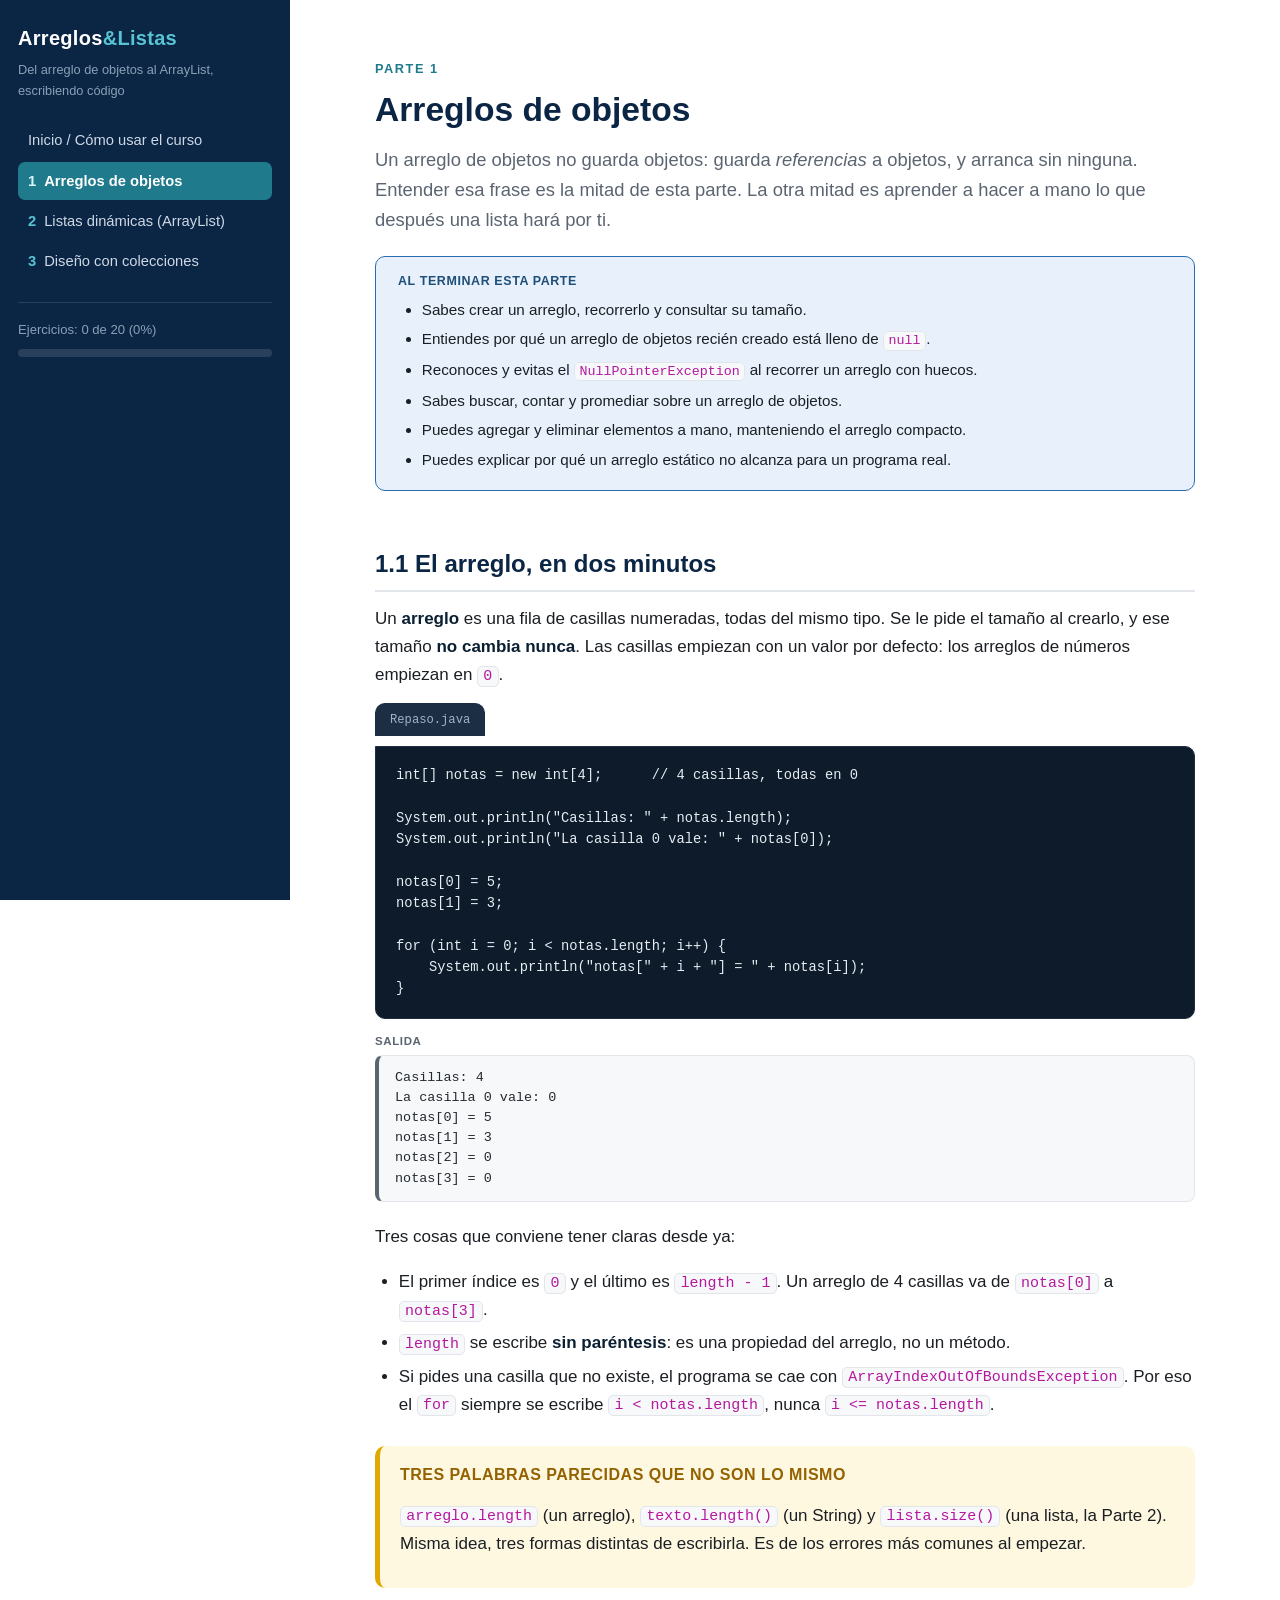
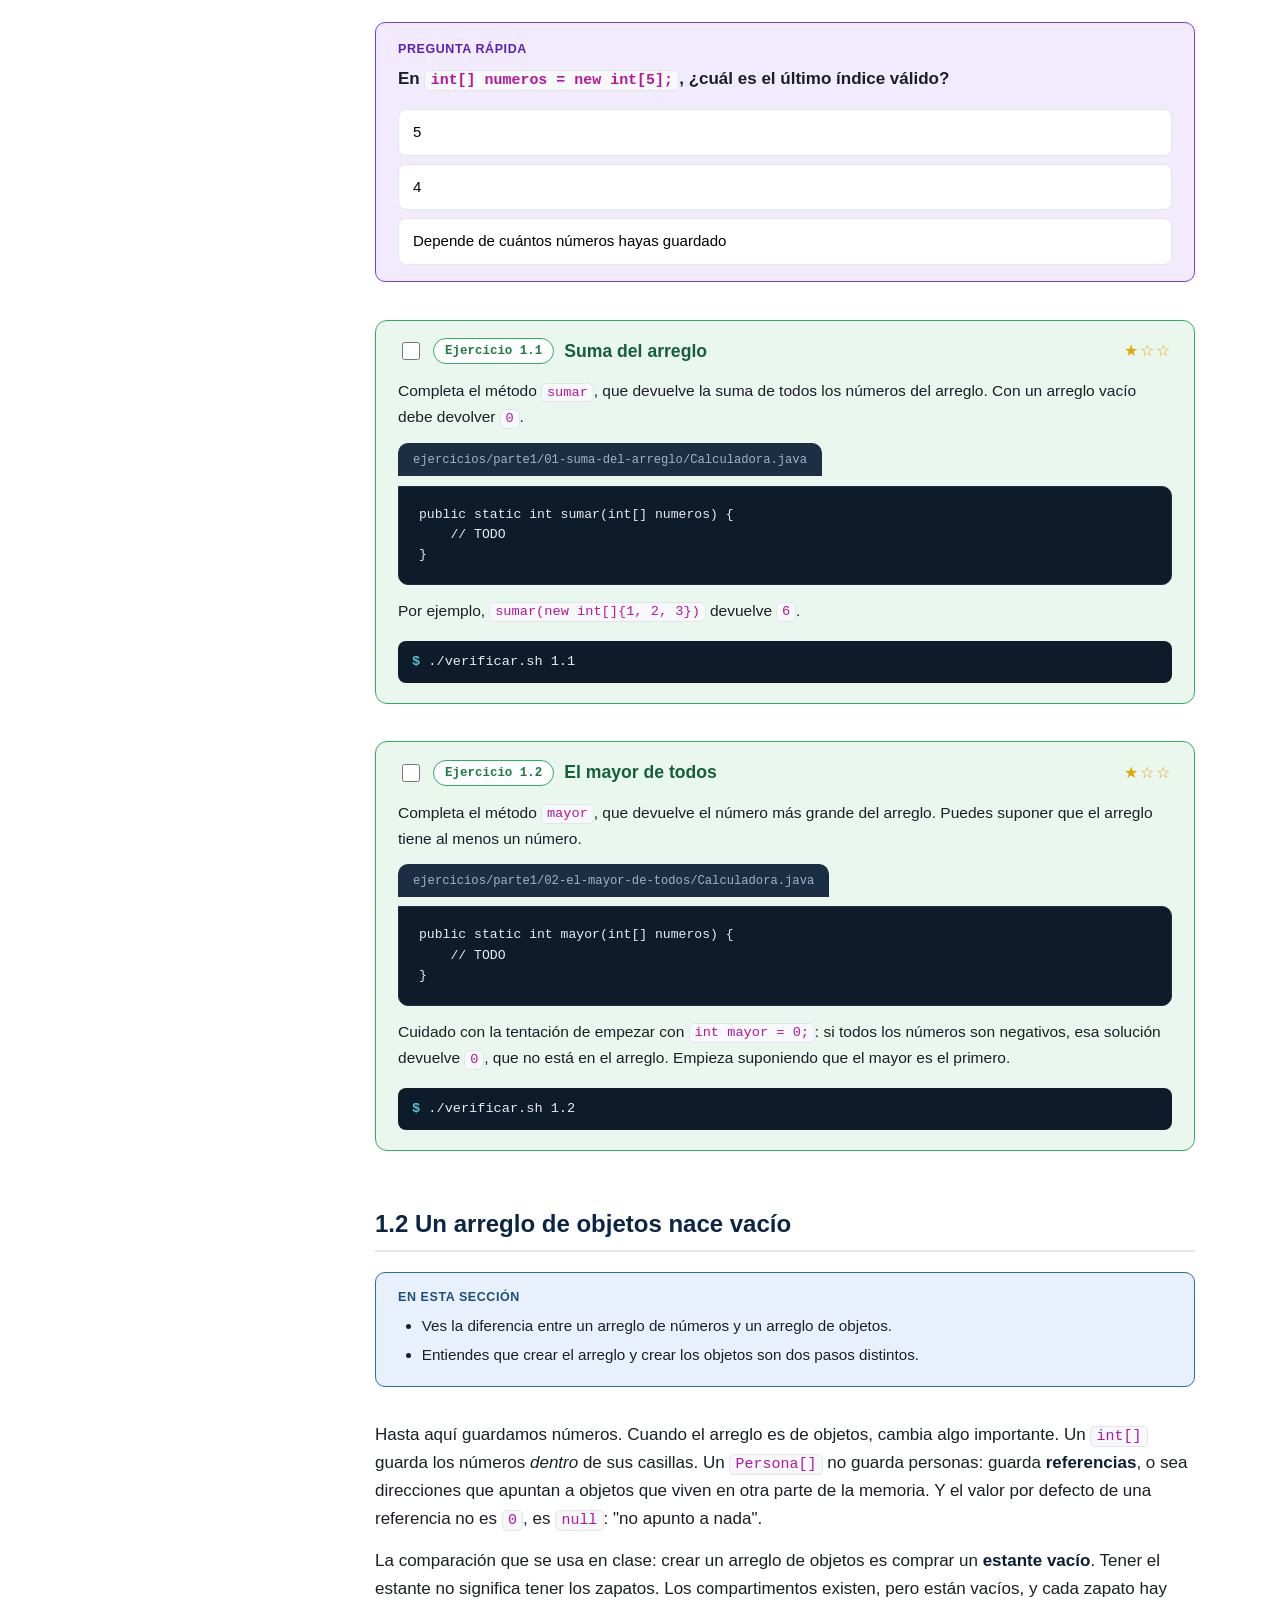
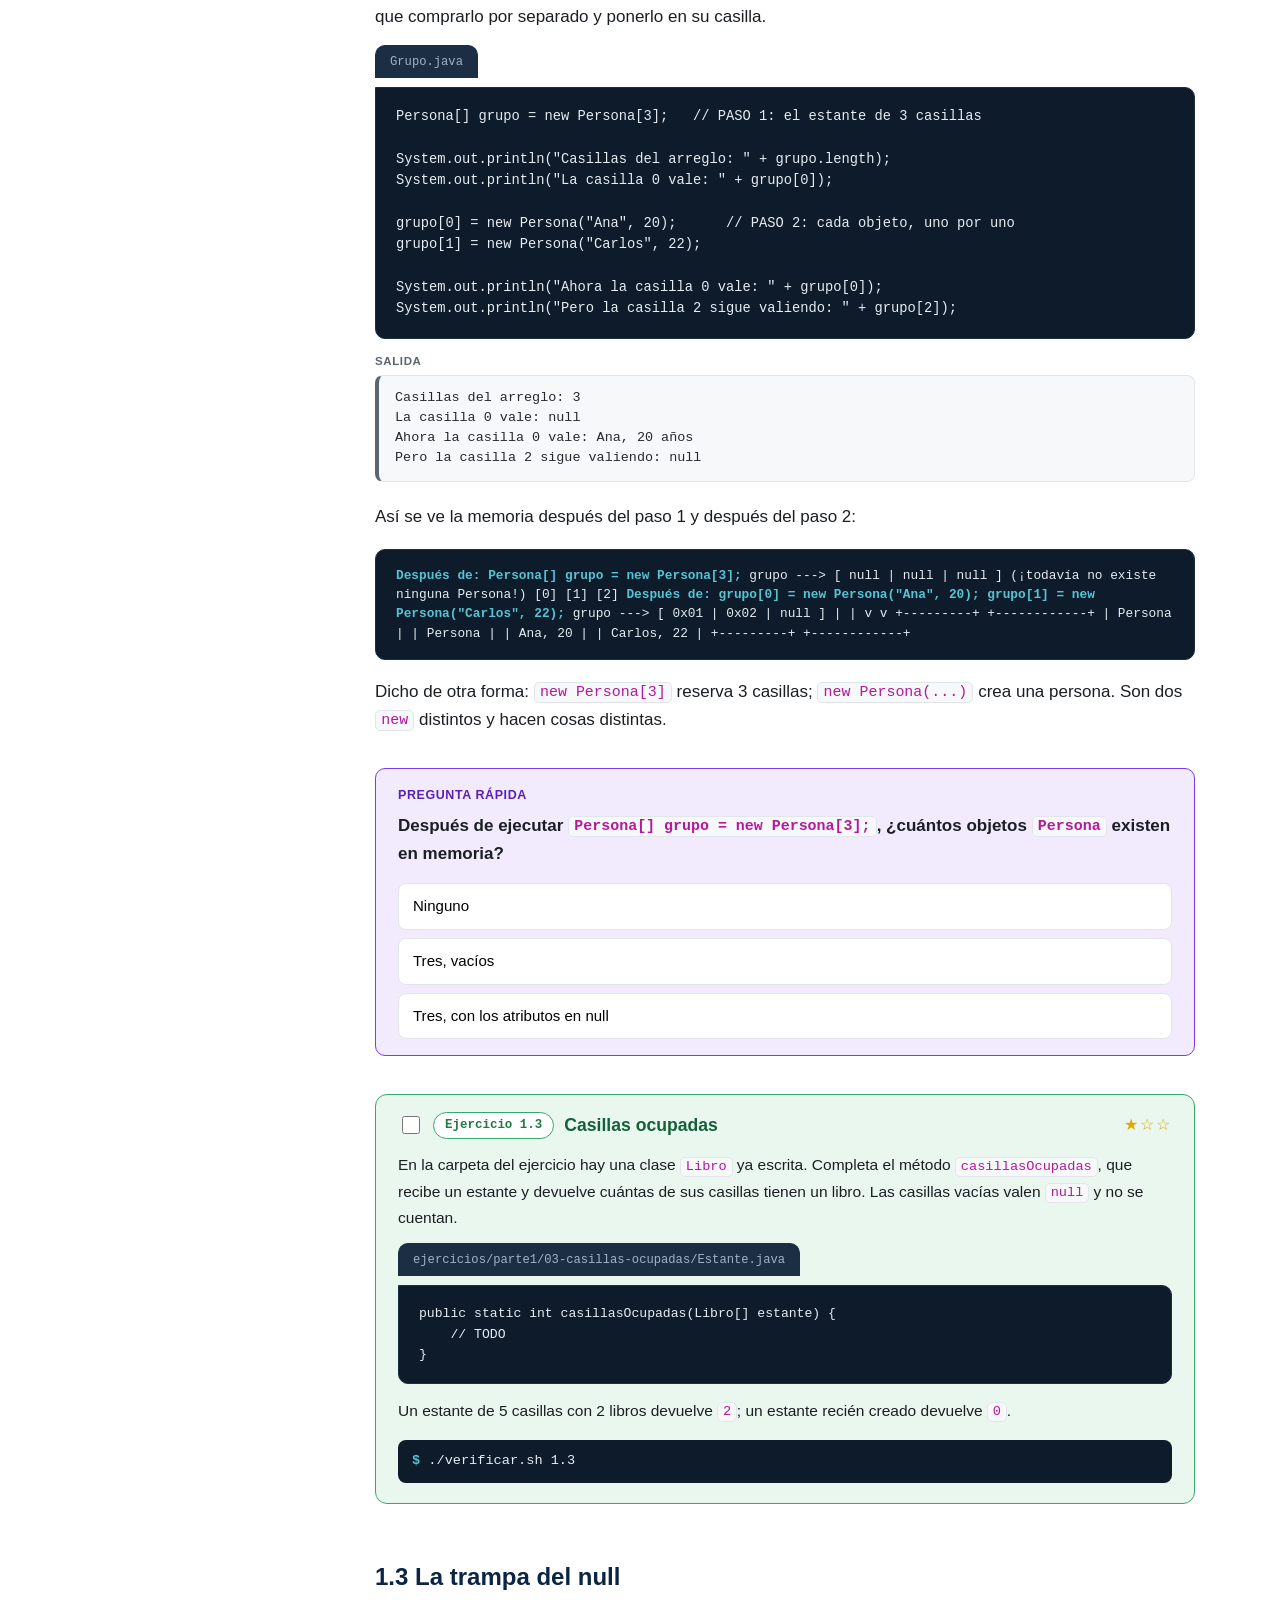
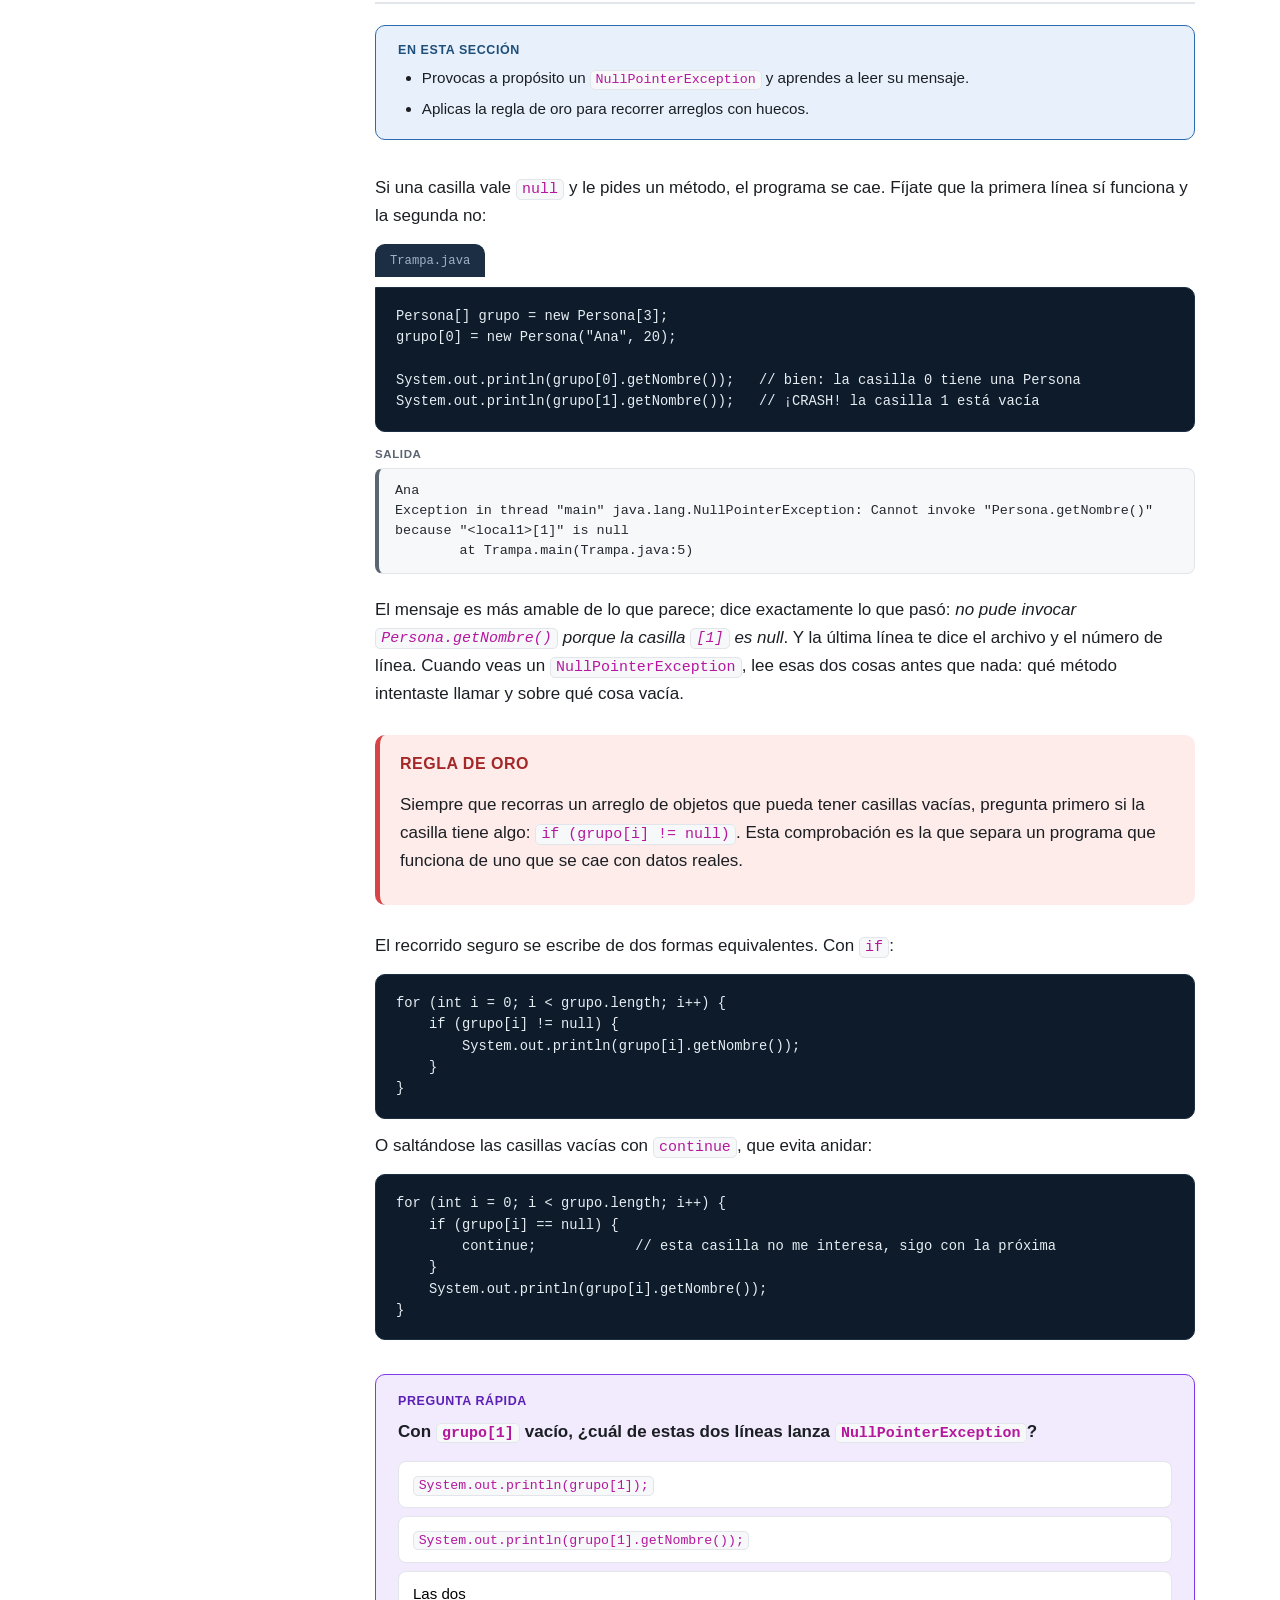
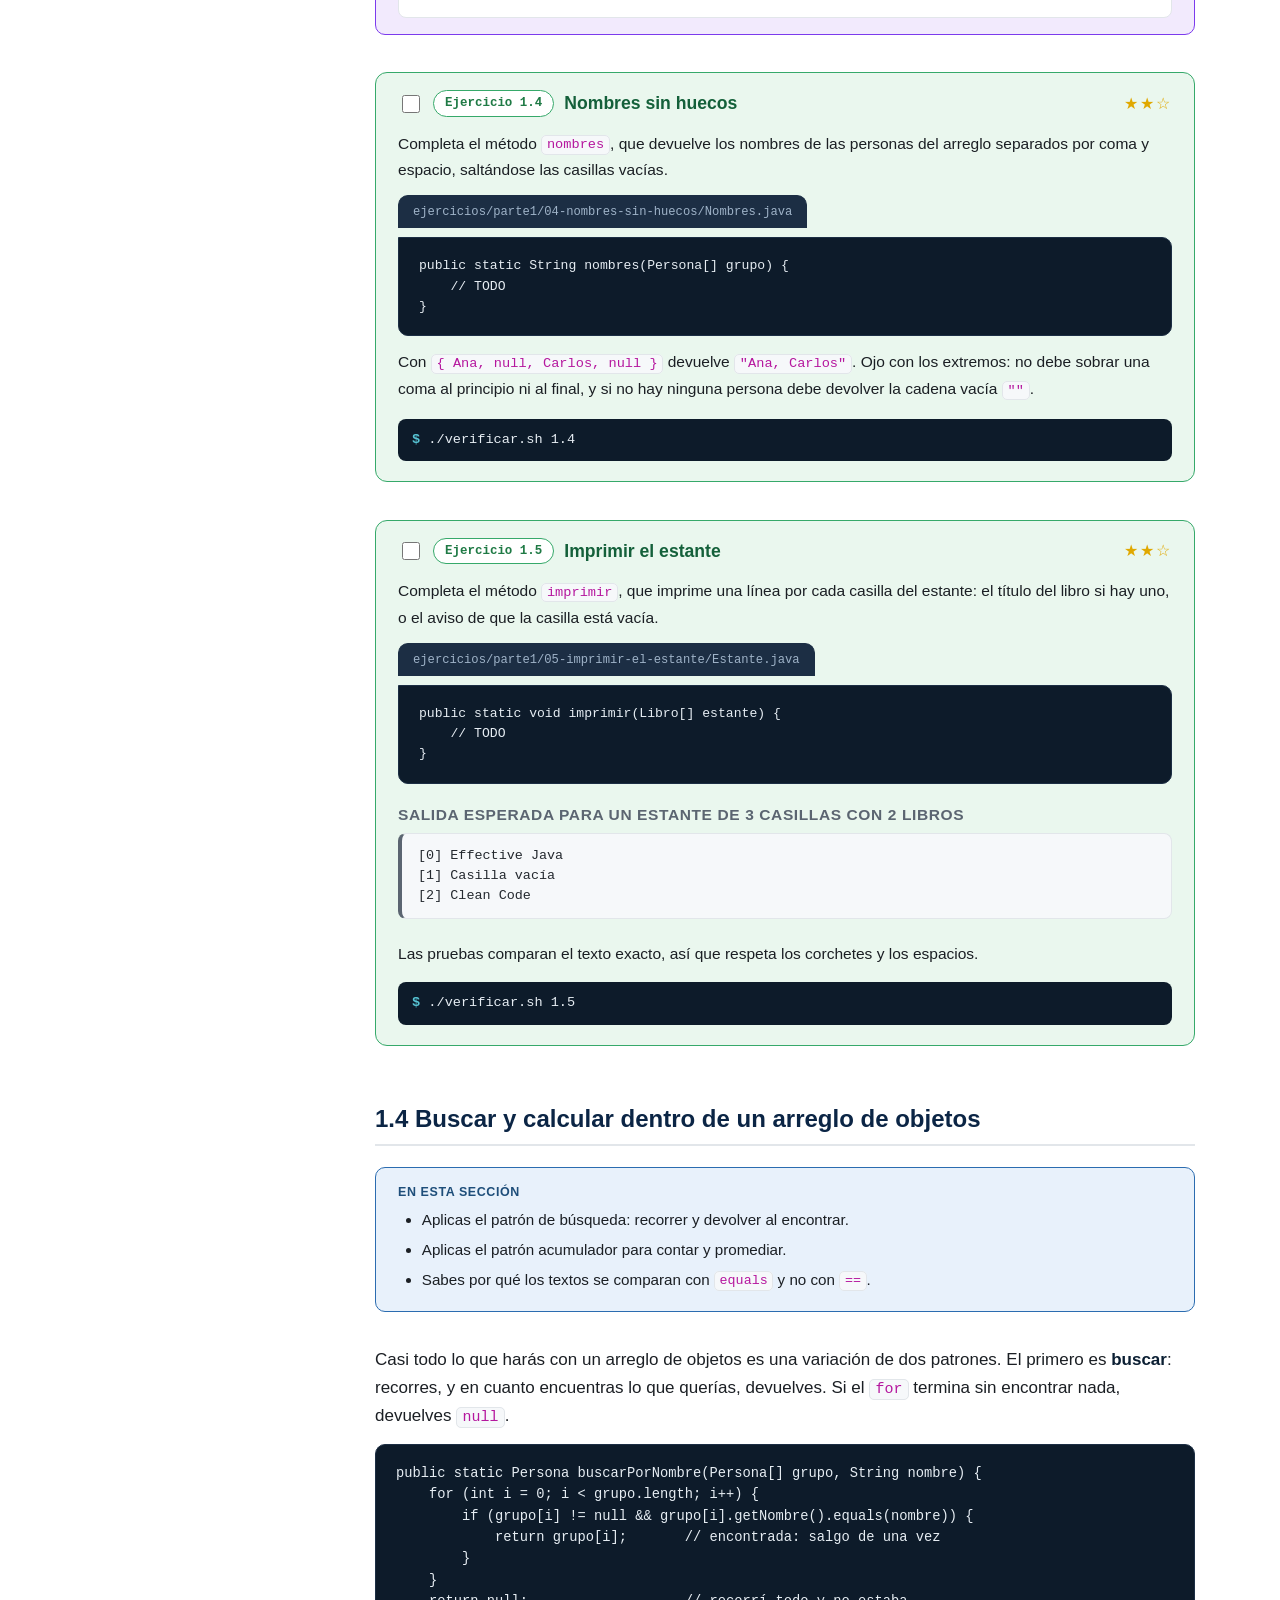
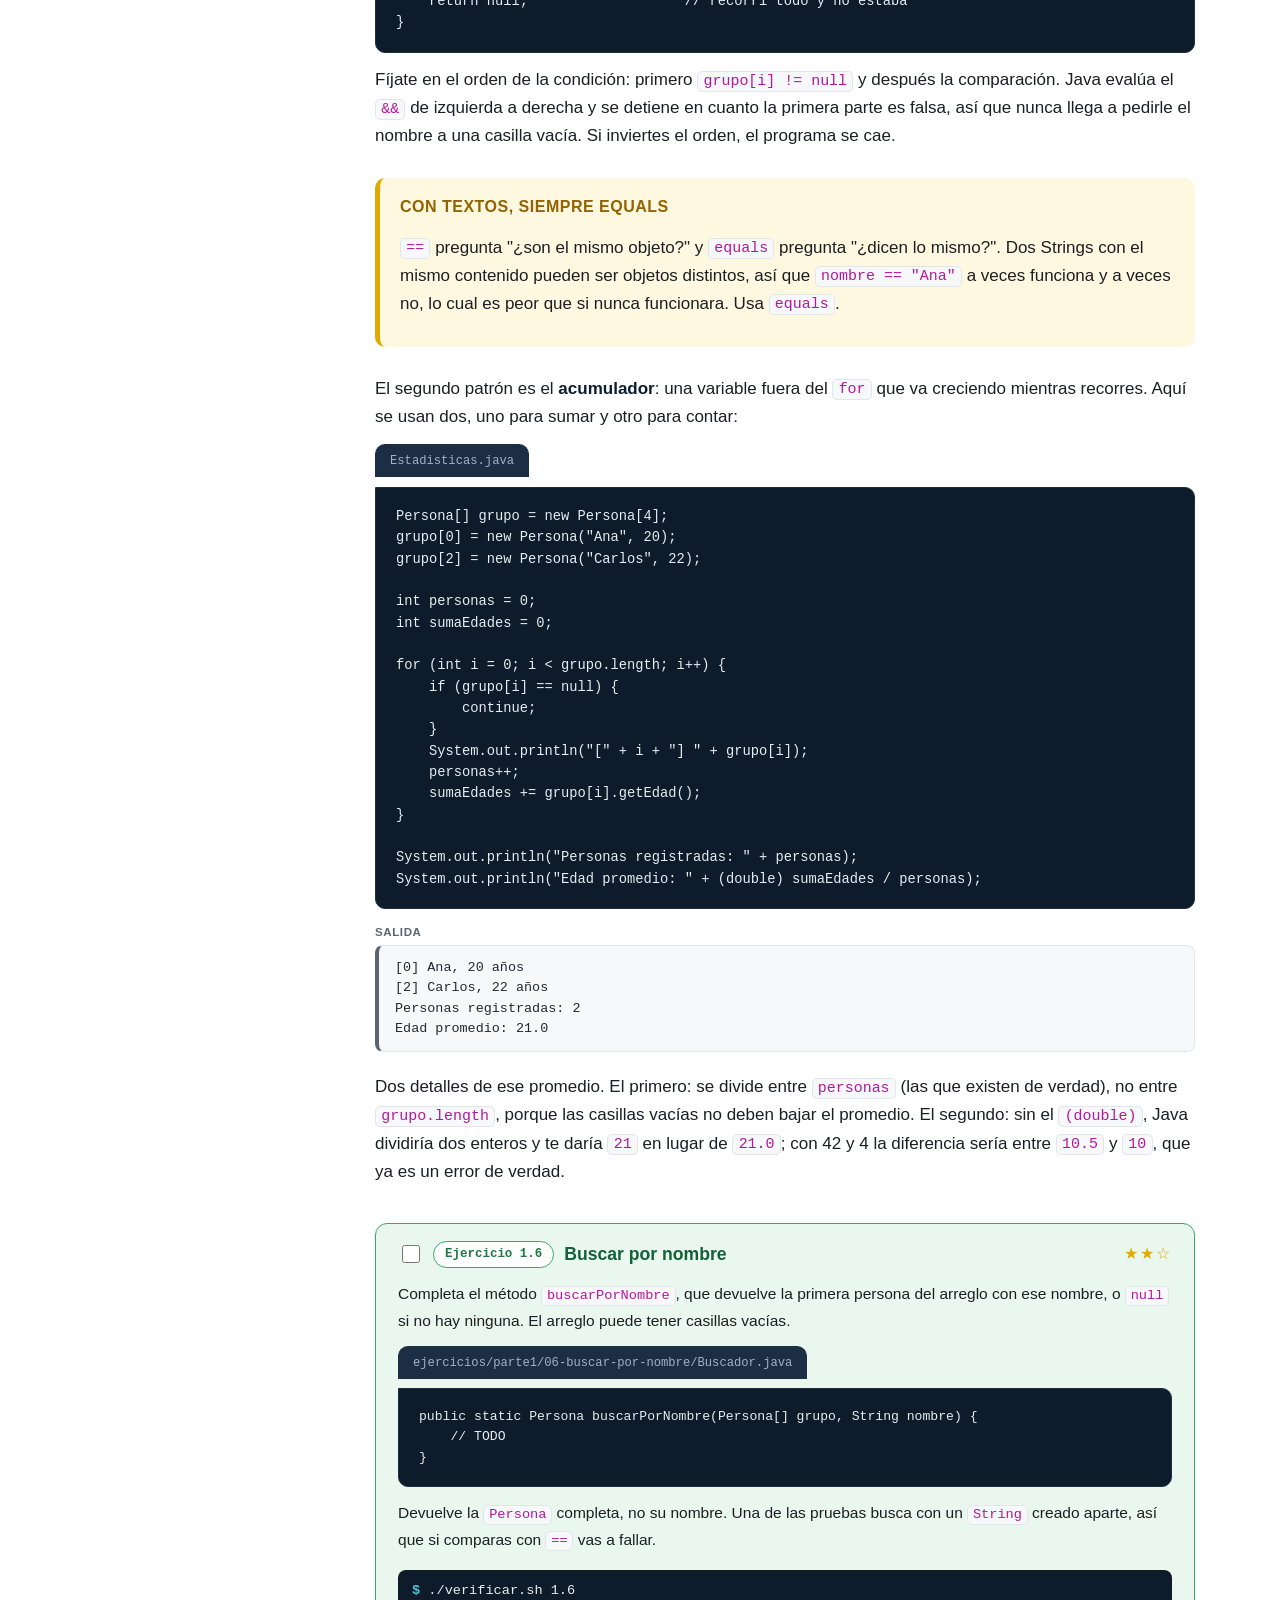
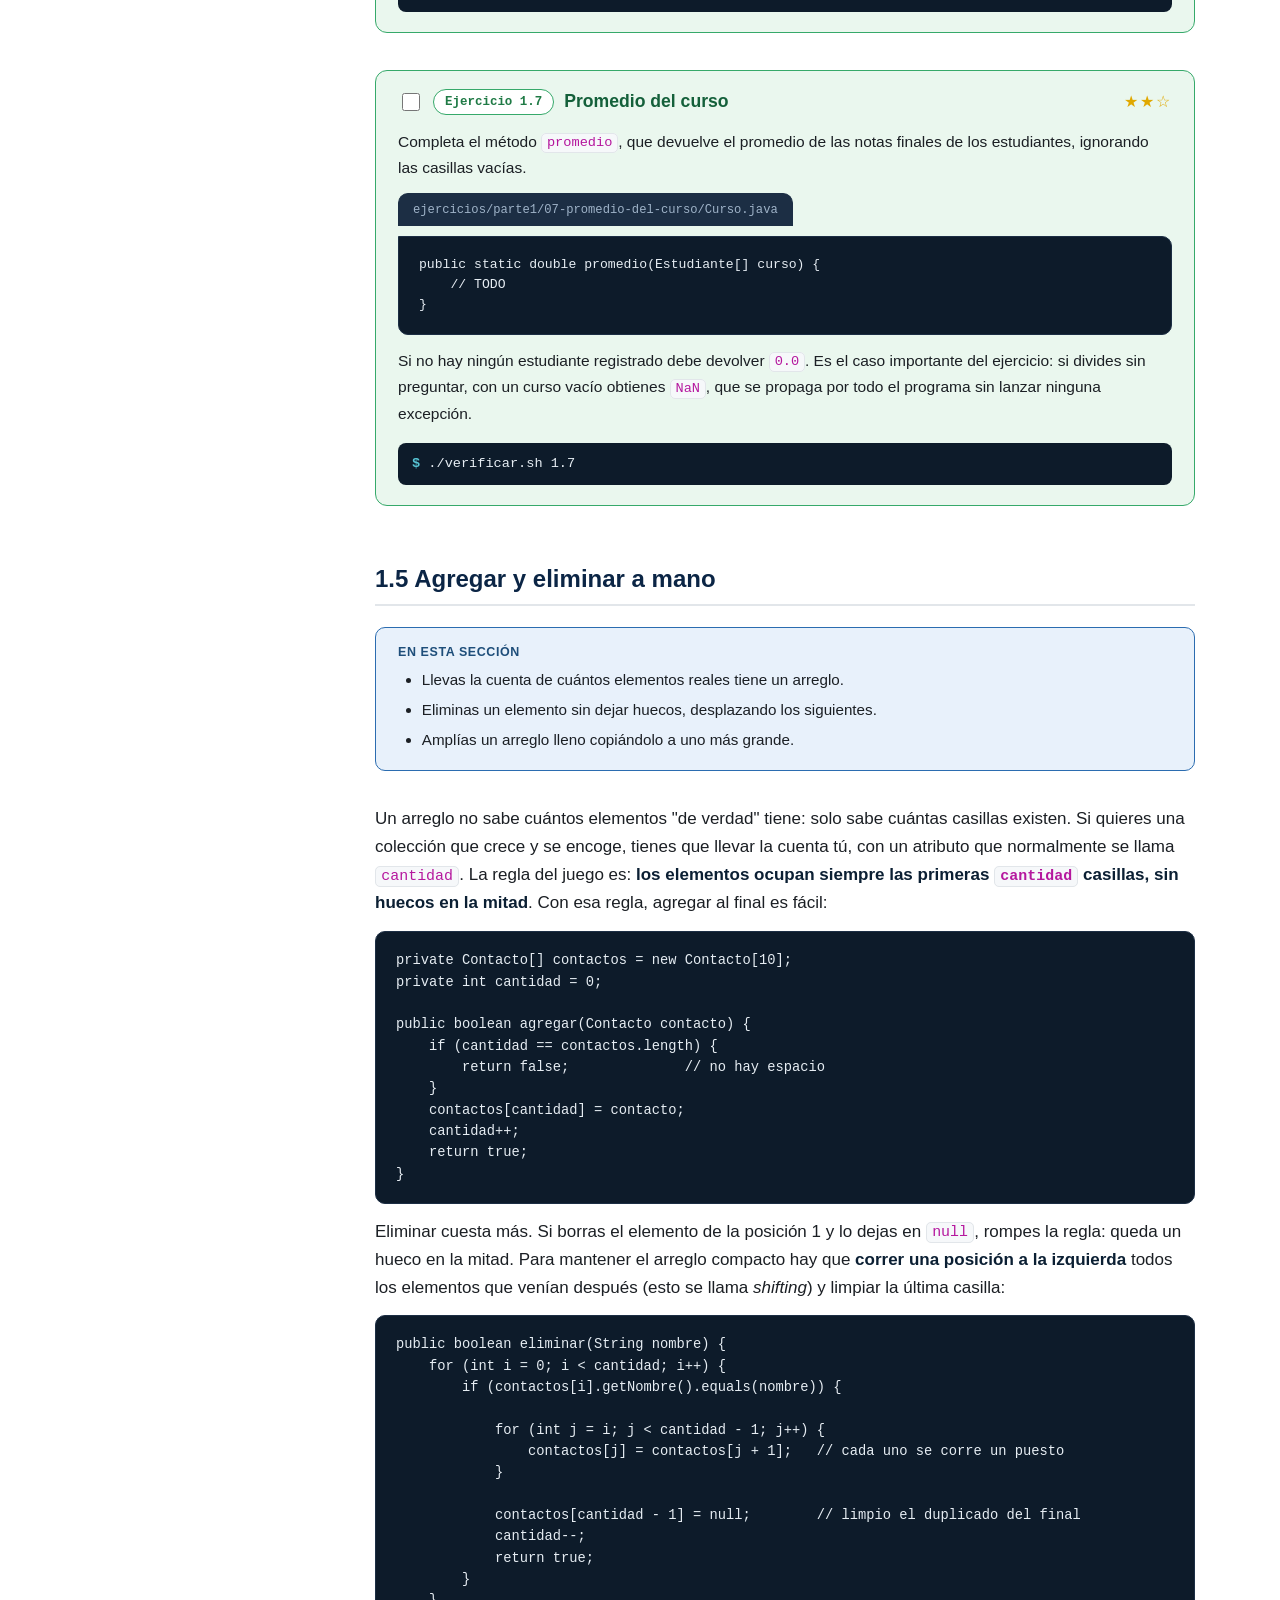
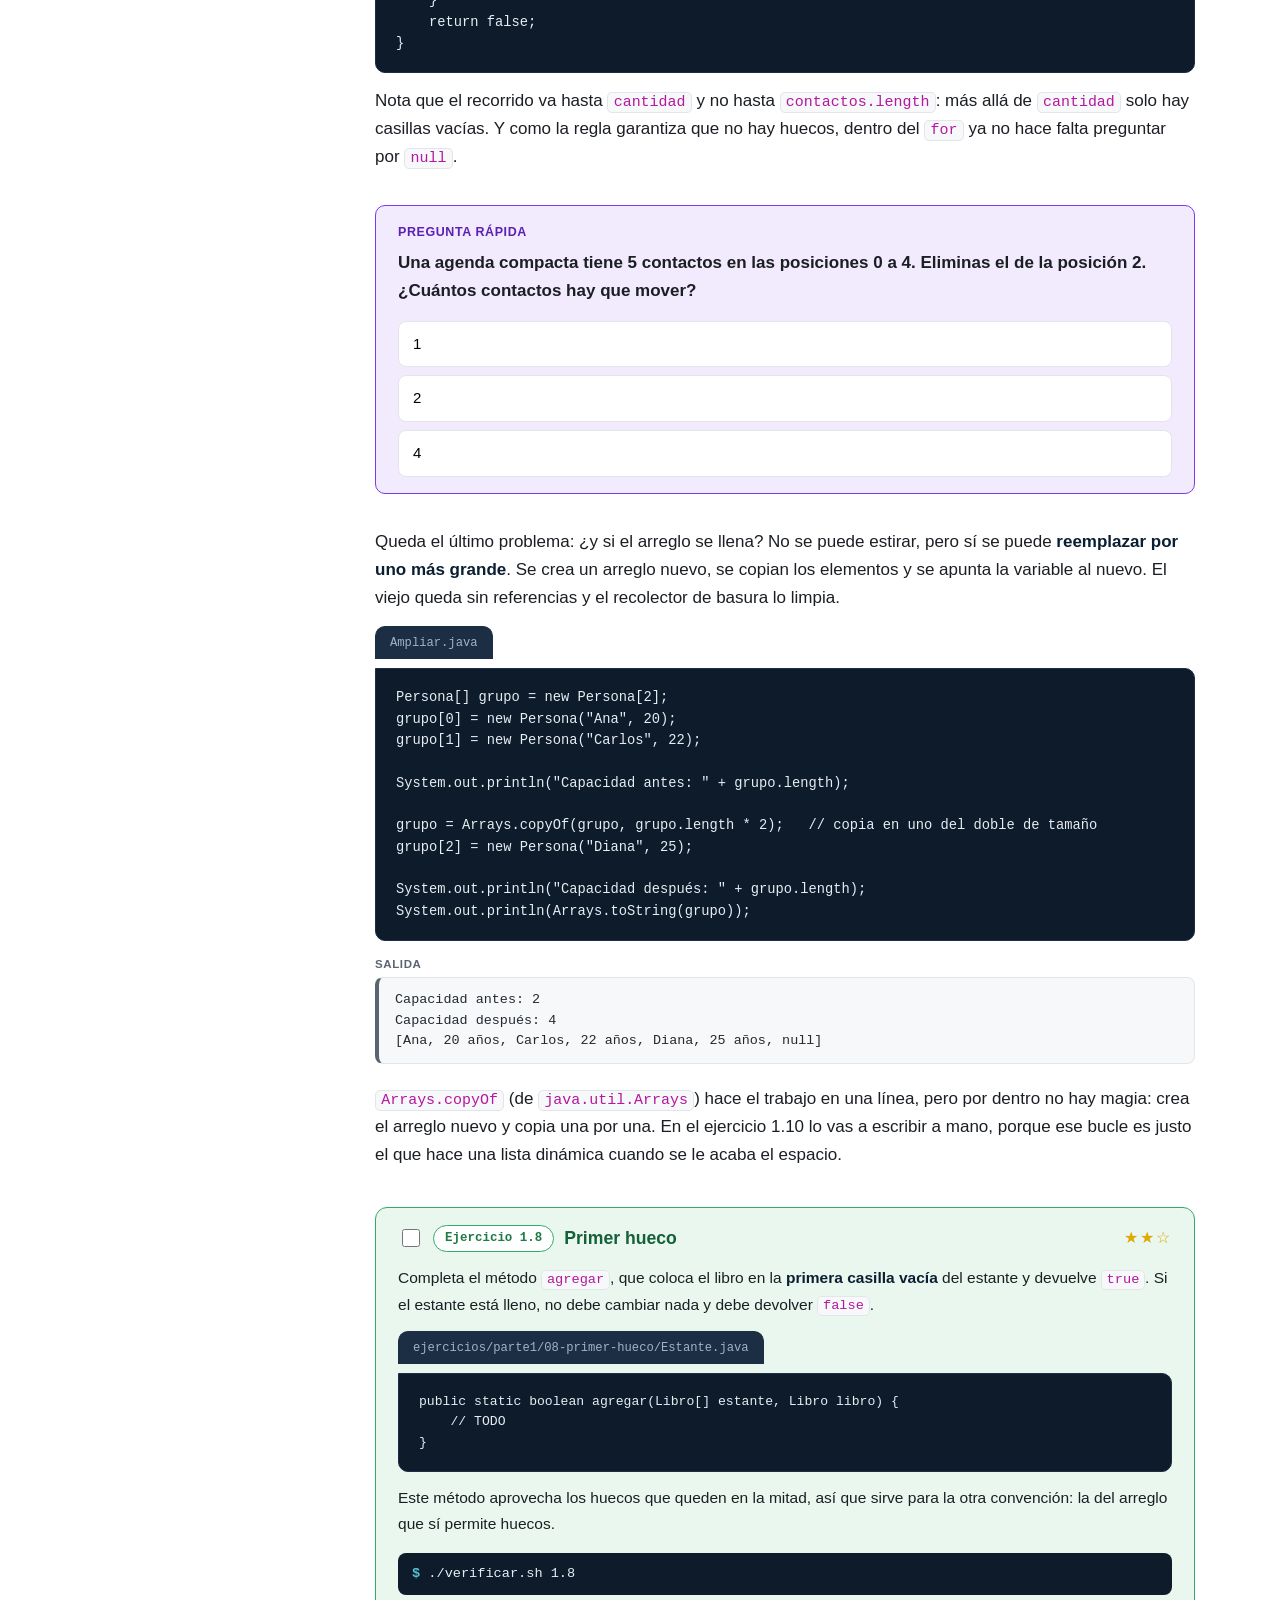
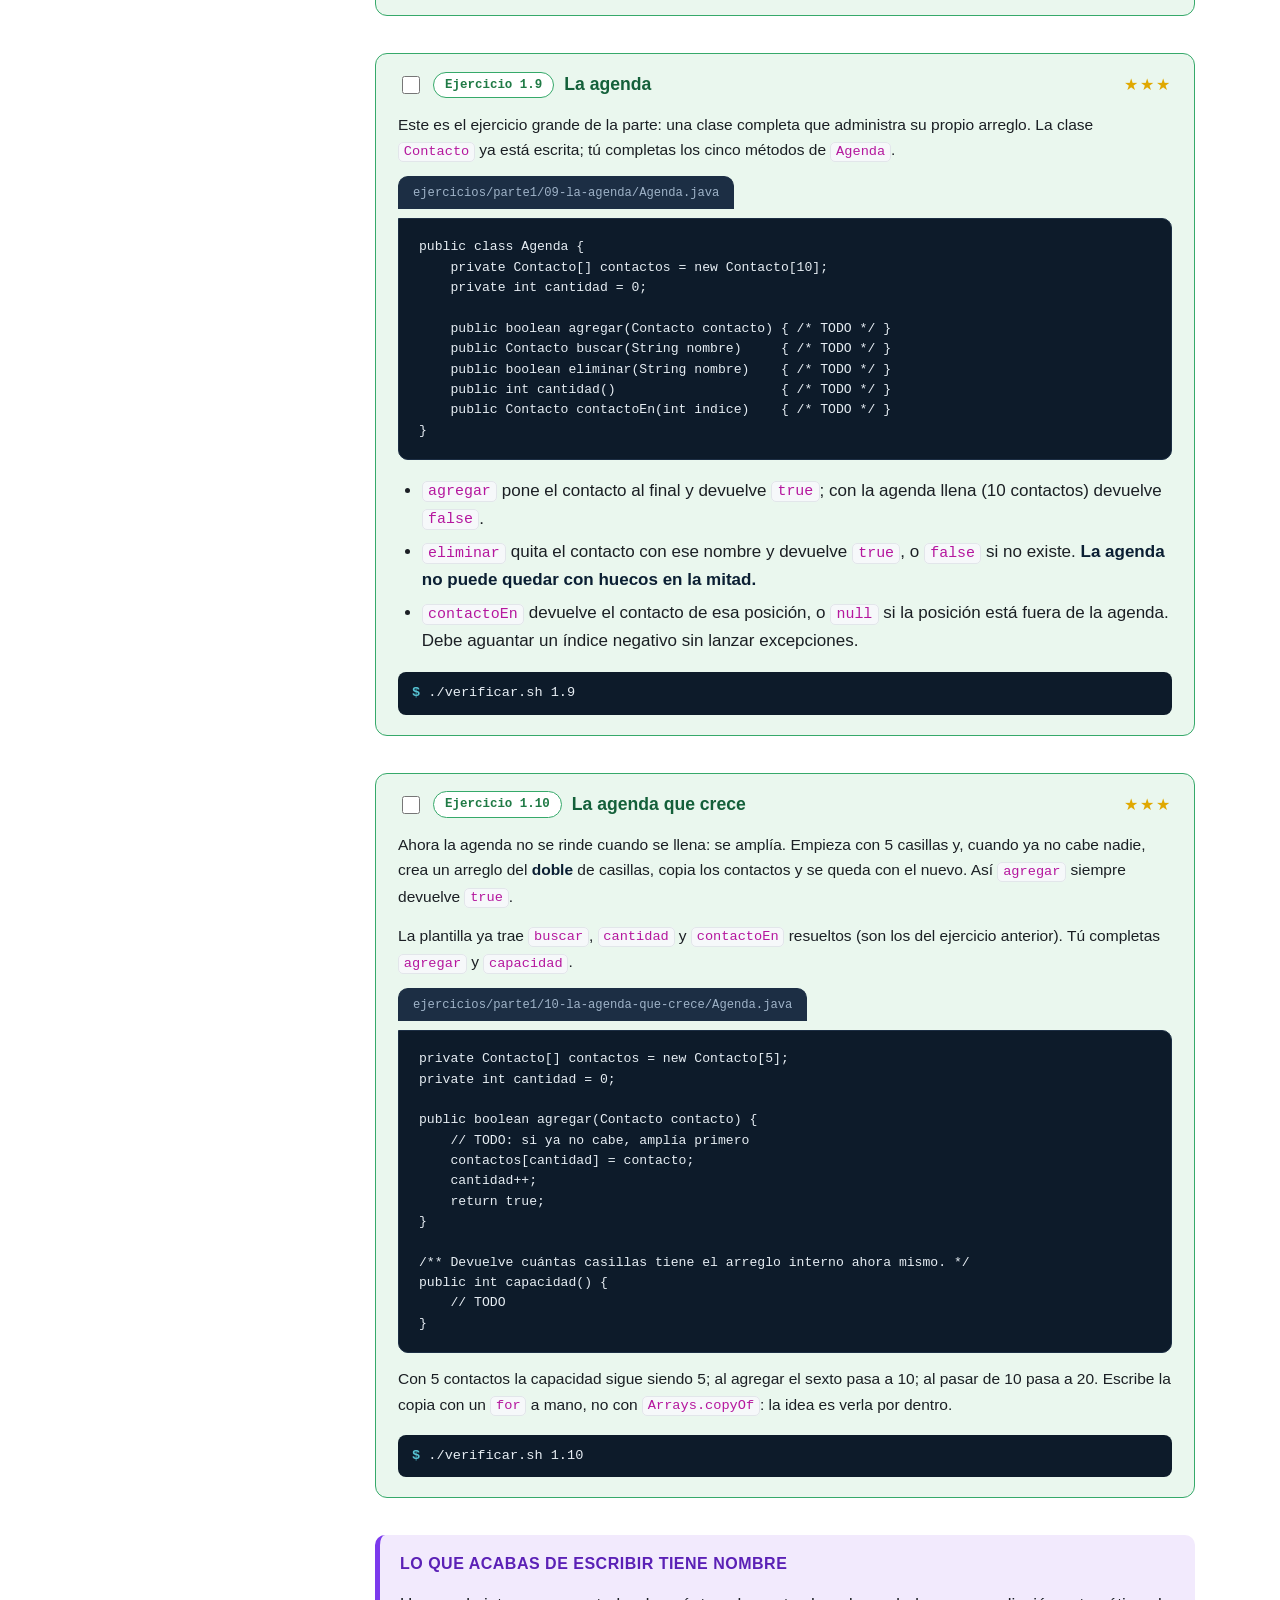
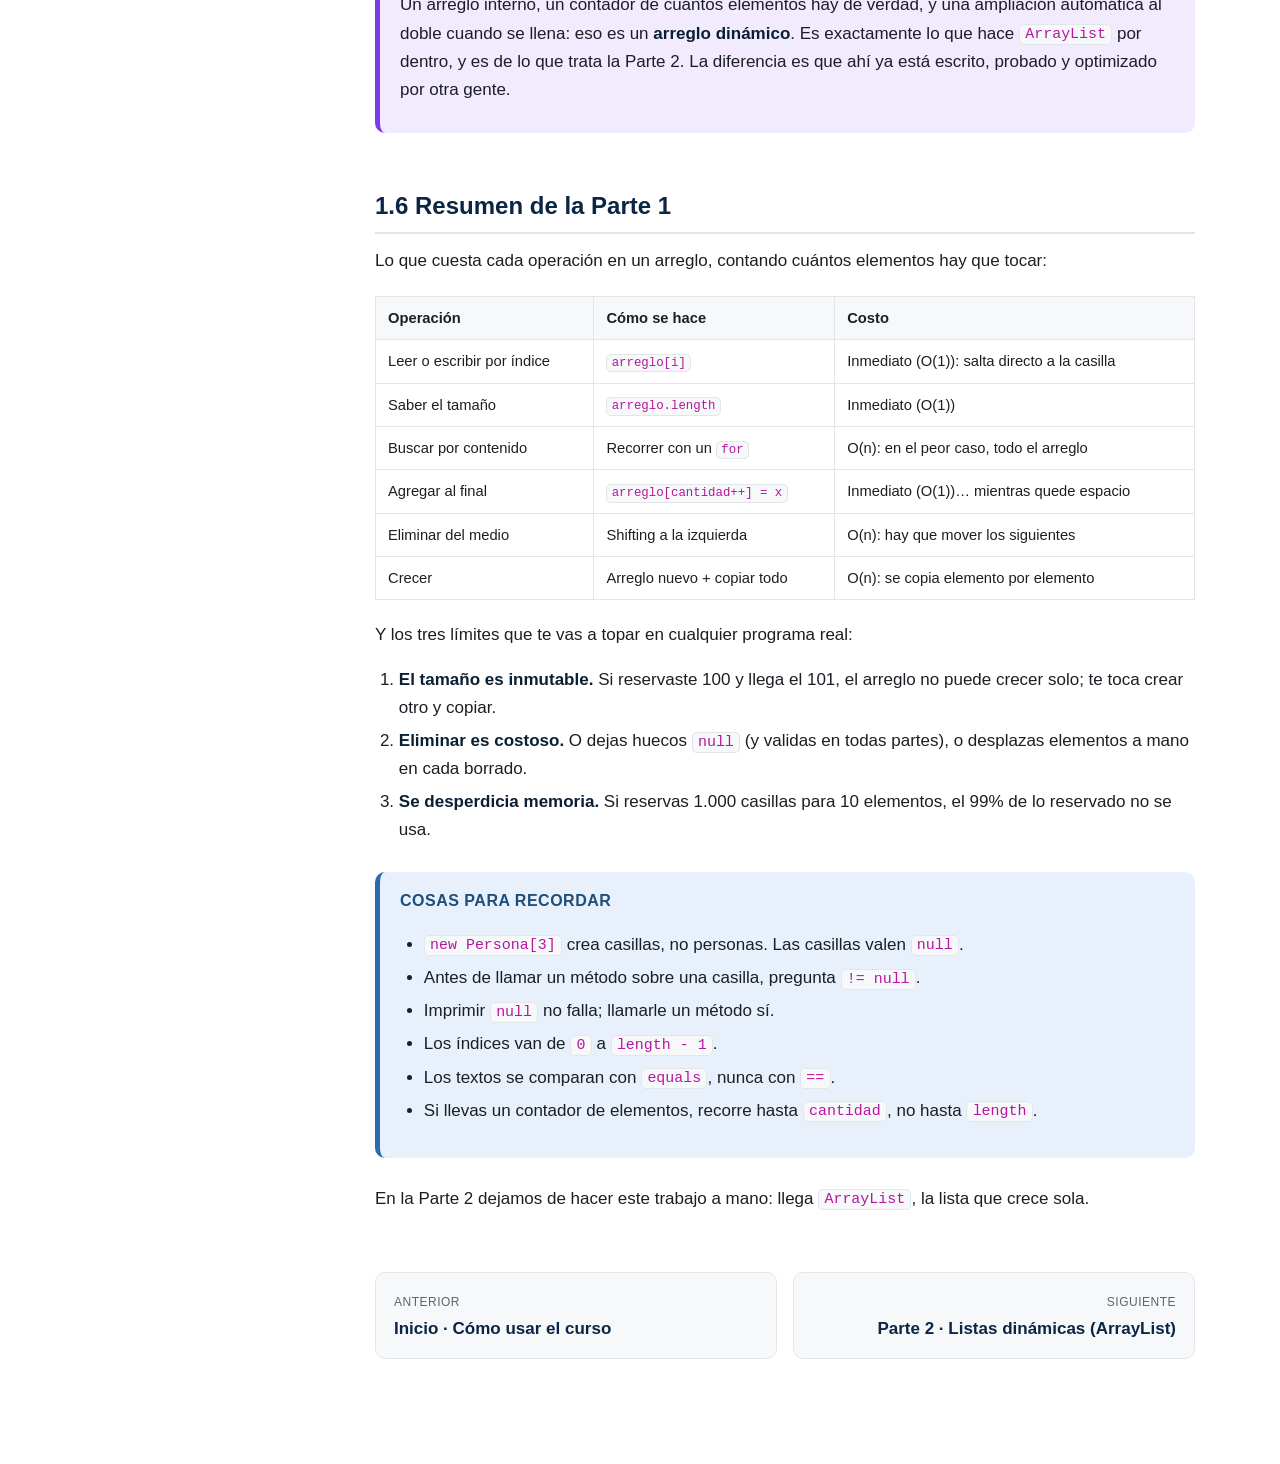
==== commit 0b985339: "Parte 2: Listas dinámicas (ArrayList) 8 secciones y 10 ejercicios: crear y recorrer listas, genérico" ====
--- a/parte1.html
+++ b/parte1.html
@@ -642,9 +642,9 @@
       <span class="dir">Anterior</span><br>
       <span class="ttl">Inicio · Cómo usar el curso</span>
     </a>
-    <a class="next" href="index.html">
+    <a class="next" href="parte2.html">
       <span class="dir">Siguiente</span><br>
-      <span class="ttl">Parte 2 · Listas dinámicas (próximamente)</span>
+      <span class="ttl">Parte 2 · Listas dinámicas (ArrayList)</span>
     </a>
   </div>
 
